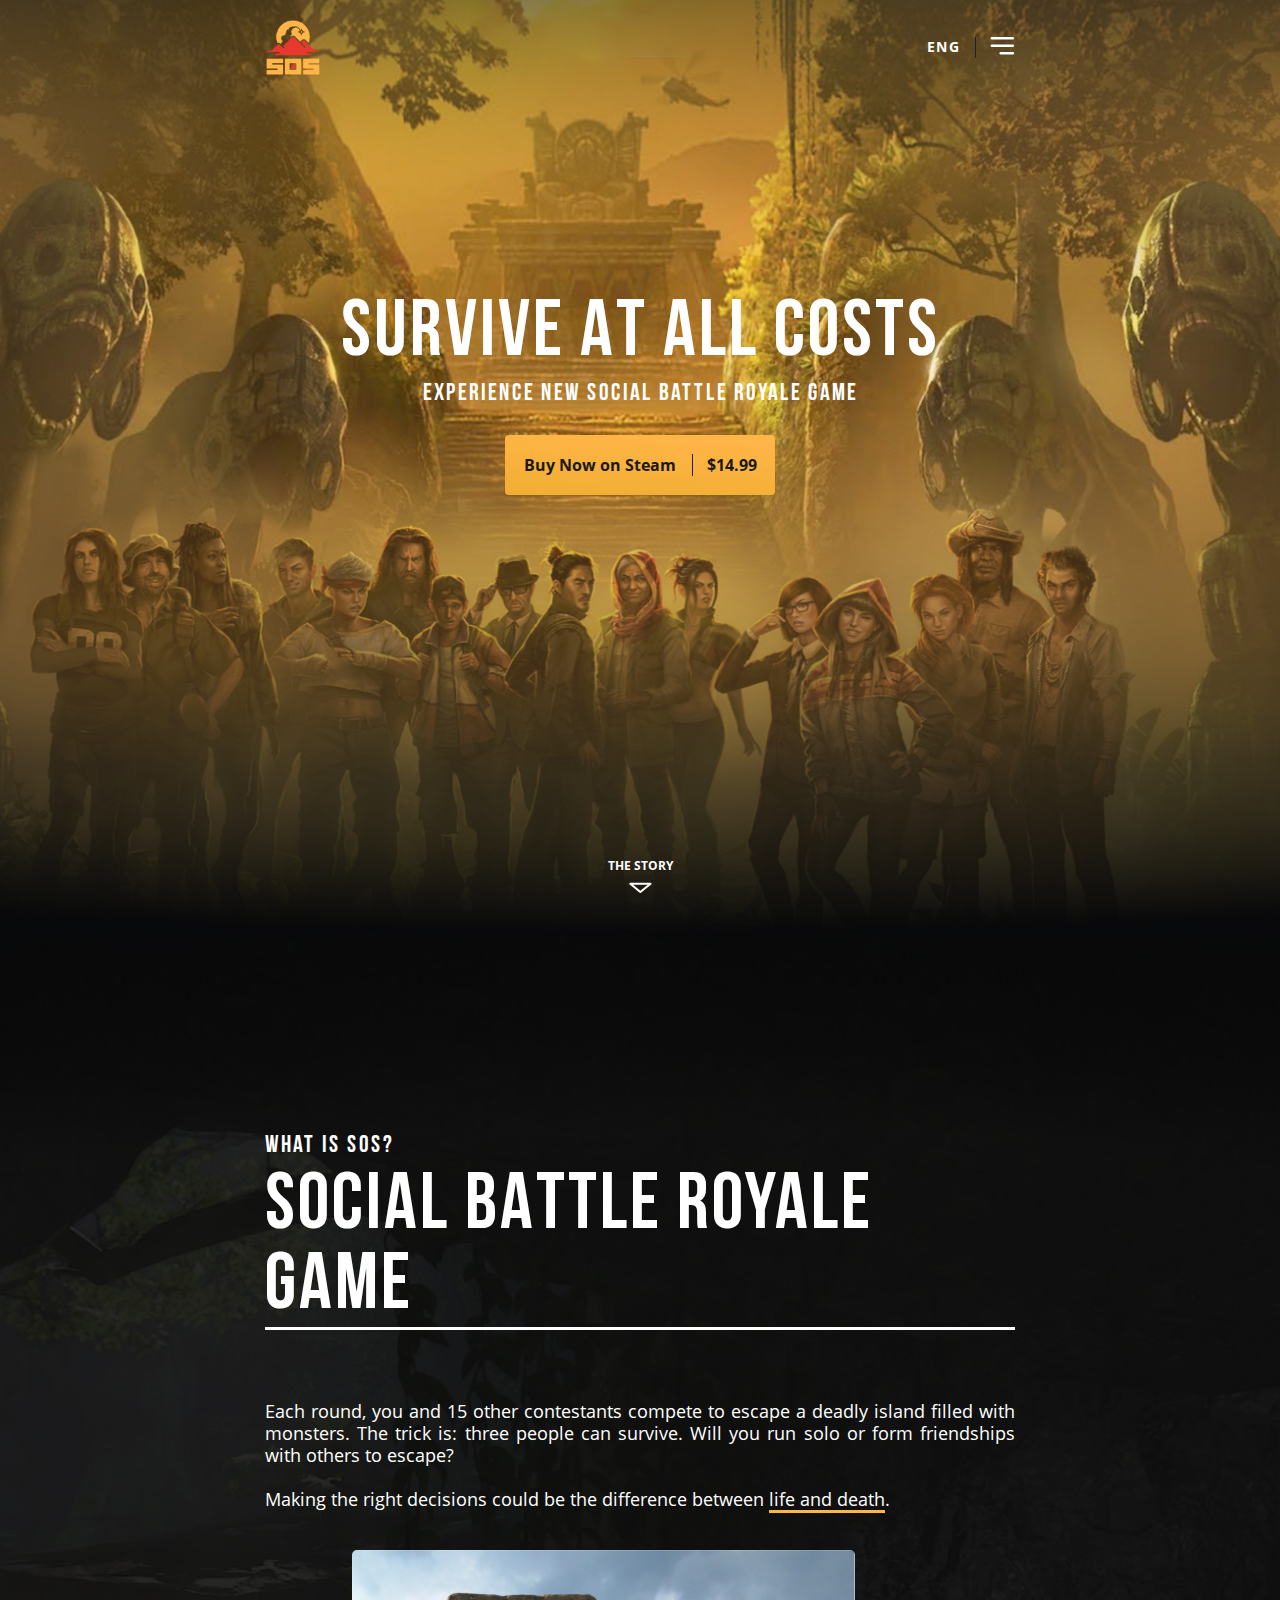
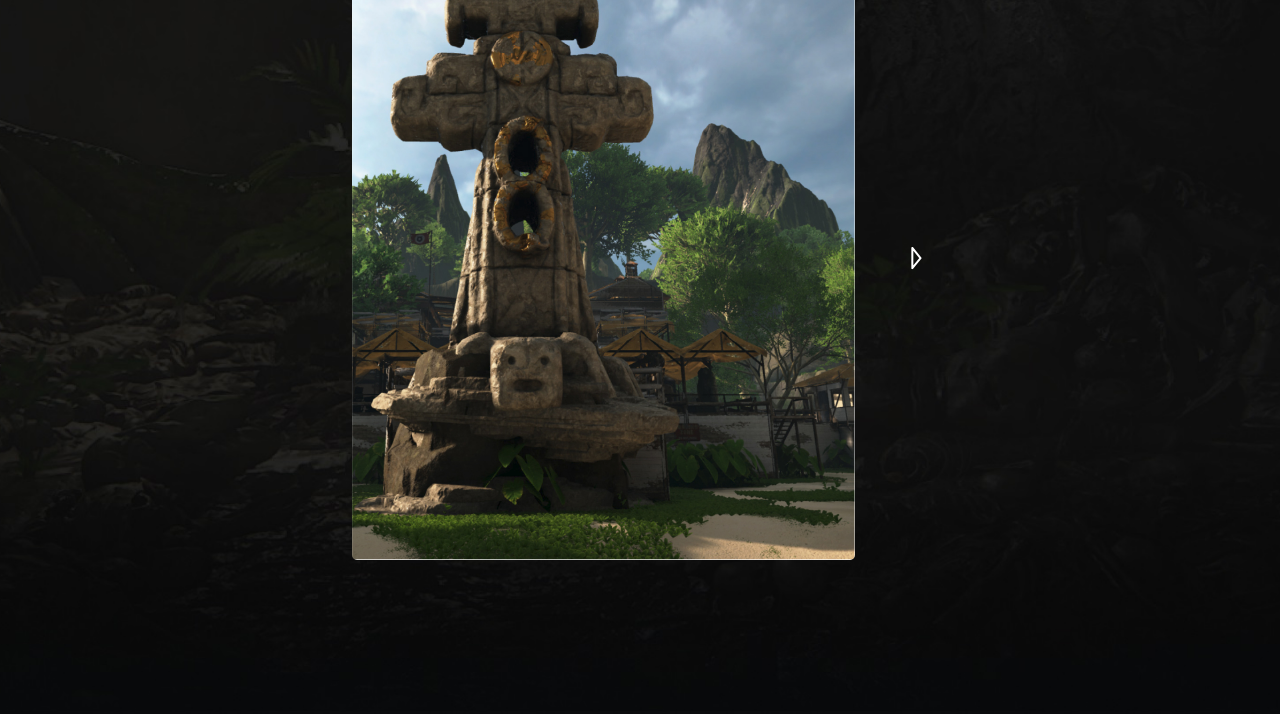
==== src/index.html @ 6d839f5f "create and adaptive section story" ====
<!DOCTYPE html>
<html lang="en">
<head>
    <meta charset="UTF-8">
    <meta name="viewport" content="width=device-width, initial-scale=1.0">
    <title>Document</title>
    <link rel="stylesheet" href="css/normalize.css">
    <link rel="stylesheet" href="css/style.css">
</head>
<body>
    <section class="hero">
        <div class="container">
            <nav class="navbar">
                <div class="navbar-logo">
                    <a href="index.html" class="navbar-logo__img">
                        <img src="img/hero/logo.png" alt="Logo" class="navbar-logo__img">
                    </a>
                </div>
                <div class="navbar-links">
                    <a href="#" class="navbar-links__link">main</a>
                    <a href="#" class="navbar-links__link">about</a>
                    <a href="#" class="navbar-links__link">game features</a>
                    <a href="#" class="navbar-links__link">system requirements</a>
                    <a href="#" class="navbar-links__link">quotes</a>
                </div>
                <div class="navbar-other">
                    <div class="navbar-lang">
                        <a href="#" class="navbar-lang__item">ENG</a>
                    </div>
                    <div class="navbar-social">
                        <a href="#" class="navbar-social__item">
                            <img src="img/hero/xbox.svg" alt="Xbox" class="navbar-social__item-img">
                        </a> 
                        <a href="#" class="navbar-social__item">
                            <img src="img/hero/steam.svg" alt="Steam" class="navbar-social__item-img">
                        </a>
                    </div>
                    <div class="navbar-menu">
                        <a href="#" class="navbar-menu__item"><img src="img/hero/menu.svg" alt="Menu"></a>
                    </div>
                </div>
            </nav>
            <!-- /.navbar -->
            <div class="hero-content">
                <h1 class="hero-content__title">SURVIVE AT ALL COSTS</h1>
                <span class="hero-content__subtitle">Experience new social battle royale game</span>
                <button class="btn hero-content__btn">
                    <span class="btn-text">Buy Now on Steam</span>
                    <span class="btn-price">$14.99</span>
                </button>
            </div>
            <!-- /.hero-content -->
            <div class="hero-scroll">
                <a href="#story" class="hero-scroll__a">
                    <span class="hero-scroll__text">The story</span>
                    <img src="img/hero/scroll-down.svg" alt="scroll-down" class="hero-scroll">
                </a>
            </div>
        </div>
        <!-- /.container -->
    </section>
    <!-- /.hero -->

    <section class="story" id="story">
        <div class="container">
            <div class="story-block">
                <div class="story-text">
                    <span class="story-text__pretitle">What is SOS?</span>
                    <h3 class="story-text__title">social battle royale game</h3>
                    <span class="story-text__subtitle">
                        Each round, you and 15 other contestants compete to
                        escape a deadly island filled with monsters. The trick is: three people can survive. Will you run
                        solo or form friendships with others to escape? 
                        <br><br>
                        Making the right decisions could be the
                        difference between <span class="story-text__subtitle__under">life and death</span>.
                    </span>
                </div>
                <!-- /.story-text -->
                <div class="story-slider">
                    <div class="slider">
                        <img src="img/story/slider1.jpg" alt="Image 1" class="slider-item">
                        <!--
                        <img src="img/story/slider2.jpg" alt="Image 2" class="slider-item">
                        <img src="img/story/slider3.jpg" alt="Image 3" class="slider-item">
                        -->
                    </div>
                    <div class="slider-arrow"><img src="img/hero/scroll-down.svg" alt="arrow" class="arrow-right"></div>
                </div>
                <!-- /.story-slider -->
            </div>
            <!-- /.story-block -->
        </div>
        <!-- /.container -->
    </section>
    <!-- /.story -->
    <script src="js/main.js"></script>
</body>
</html>
---- src/css/style.css ----
@font-face {
  font-family: 'Bebas Neue Bold';
  src: url("../fonts/Bebas/BebasNeueBold.eot");
  src: url("../fonts/Bebas/BebasNeueBold.eot?#iefix") format("embedded-opentype"), url("../fonts/Bebas/BebasNeueBold.woff") format("woff"), url("../fonts/Bebas/BebasNeueBold.ttf") format("truetype");
  font-weight: normal;
  font-style: normal;
}

@font-face {
  font-family: 'Open Sans Regular';
  src: url("../fonts/OpenSans/OpenSans-Regular.eot");
  src: url("../fonts/OpenSans/OpenSans-Regular.eot?#iefix") format("embedded-opentype"), url("../fonts/OpenSans/OpenSans-Regular.woff") format("woff"), url("../fonts/OpenSans/OpenSans-Regular.ttf") format("truetype");
  font-weight: normal;
  font-style: normal;
}

@font-face {
  font-family: 'Open Sans Bold';
  src: url("../fonts/OpenSans/OpenSans-Bold.eot");
  src: url("../fonts/OpenSans/OpenSans-Bold.eot?#iefix") format("embedded-opentype"), url("../fonts/OpenSans/OpenSans-Bold.woff") format("woff"), url("../fonts/OpenSans/OpenSans-Bold.ttf") format("truetype");
  font-weight: normal;
  font-style: normal;
}

* {
  -webkit-box-sizing: border-box;
          box-sizing: border-box;
}

body {
  font-family: 'Open Sans Regular', sans-serif;
  font-weight: 300;
  color: #1A1917;
  font-size: 18px;
}

.container {
  width: 1240px;
  margin: auto;
}

.btn {
  border: none;
  background: linear-gradient(183.46deg, #FFB548 11.27%, #F3AF34 90.4%);
  border-radius: 4px;
  cursor: pointer;
  -webkit-transition: 1s;
  transition: 1s;
}

.btn-text, .btn-price {
  font-size: 16px;
  line-height: 22px;
  color: #1A1917;
  font-family: 'Open Sans Bold', sans-serif;
  font-weight: 900;
}

.btn-price {
  margin-left: 26px;
  position: relative;
}

.btn-price::before {
  content: '';
  position: absolute;
  left: -15px;
  top: 0;
  height: 100%;
  width: 1px;
  background-color: #222;
}

.btn:hover {
  background: #ffca7b;
}

button:active, button:focus {
  outline: none;
}

button::-moz-focus-inner {
  border: 0;
}

@media (max-width: 1320px) {
  .container {
    width: 750px;
  }
}

@media (max-width: 820px) {
  .container {
    max-width: 700px;
    width: 85%;
  }
  .btn {
    font-size: 14px;
    line-height: 19px;
  }
}

.hero {
  padding-top: 20px;
  background: url("../img/hero/bg.jpg") no-repeat center top/cover;
}

.hero-content {
  display: -webkit-box;
  display: -ms-flexbox;
  display: flex;
  -webkit-box-orient: vertical;
  -webkit-box-direction: normal;
      -ms-flex-direction: column;
          flex-direction: column;
  margin-top: 220px;
  margin-bottom: 360px;
}

.hero-content__title {
  margin: 0;
  margin-bottom: 7px;
  text-align: center;
  font-size: 80px;
  line-height: 80px;
  letter-spacing: 3px;
  color: #FFFFFF;
  font-family: Bebas Neue Bold, sans-serif;
  font-weight: 900;
}

.hero-content__subtitle {
  margin-bottom: 29px;
  text-align: center;
  font-size: 24px;
  line-height: 24px;
  letter-spacing: 2px;
  color: #FFFFFF;
  display: inline-block;
  font-family: Bebas Neue Bold, sans-serif;
  font-weight: 900;
}

.hero-content__btn {
  margin: auto;
  width: 270px;
  height: 60px;
}

.hero-scroll {
  padding-bottom: 20px;
}

.hero-scroll__a {
  display: -webkit-box;
  display: -ms-flexbox;
  display: flex;
  -webkit-box-align: center;
      -ms-flex-align: center;
          align-items: center;
  -webkit-box-orient: vertical;
  -webkit-box-direction: normal;
      -ms-flex-direction: column;
          flex-direction: column;
  -webkit-box-pack: center;
      -ms-flex-pack: center;
          justify-content: center;
  text-decoration: none;
}

.hero-scroll__text {
  font-size: 12px;
  line-height: 22px;
  text-transform: uppercase;
  color: #FFFFFF;
  margin-bottom: 5px;
  font-family: 'Open Sans Bold', sans-serif;
  font-weight: 900;
}

@media (max-width: 820px) {
  .hero-content {
    margin-top: 175px;
    margin-bottom: 175px;
  }
  .hero-content__title {
    font-size: 33px;
    line-height: 33px;
  }
  .hero-content__subtitle {
    font-size: 18px;
    line-height: 18px;
  }
  .hero-content__btn {
    width: 260px;
    height: 44px;
  }
}

.navbar {
  display: -webkit-box;
  display: -ms-flexbox;
  display: flex;
  -webkit-box-pack: justify;
      -ms-flex-pack: justify;
          justify-content: space-between;
  -webkit-box-align: center;
      -ms-flex-align: center;
          align-items: center;
}

.navbar-logo {
  width: 55px;
  height: 55px;
}

.navbar-logo__img {
  width: 55px;
  height: 55px;
}

.navbar-links__link {
  text-decoration: none;
  text-transform: uppercase;
  margin-right: 30px;
  font-size: 14px;
  line-height: 16px;
  letter-spacing: 0.1em;
  color: #FFFFFF;
  font-family: 'Open Sans Bold', sans-serif;
  font-weight: 900;
}

.navbar-links__link:last-child {
  margin-right: 0;
}

.navbar-other {
  display: -webkit-box;
  display: -ms-flexbox;
  display: flex;
  -webkit-box-align: center;
      -ms-flex-align: center;
          align-items: center;
}

.navbar-lang {
  margin-top: -5px;
}

.navbar-lang__item {
  text-decoration: none;
  font-size: 14px;
  line-height: 16px;
  letter-spacing: 0.1em;
  text-transform: uppercase;
  color: #FFFFFF;
  font-family: 'Open Sans Bold', sans-serif;
  font-weight: 900;
}

.navbar-social {
  position: relative;
  margin-left: 47px;
}

.navbar-social__item {
  text-decoration: none;
}

.navbar-social__item:last-child {
  margin-left: 10px;
}

.navbar-social::before {
  content: '';
  position: absolute;
  left: -15px;
  top: 0;
  height: 100%;
  width: 0.1px;
  background-color: #222;
}

.navbar-menu {
  display: none;
  margin-left: 30px;
  position: relative;
}

.navbar-menu::before {
  content: '';
  position: absolute;
  left: -15px;
  top: 0;
  height: 100%;
  width: 0.1px;
  background-color: #222;
}

@media (max-width: 1320px) {
  .navbar-links, .navbar-social {
    display: none;
  }
  .navbar-menu {
    display: block;
  }
}

@media (max-width: 820px) {
  .navbar-logo {
    width: 33px;
    height: 33px;
  }
  .navbar-logo__img {
    width: 33px;
    height: 33px;
  }
}

.story {
  padding-top: 200px;
  padding-bottom: 150px;
  background: url("../img/story/bg.jpg") no-repeat center top/cover;
  color: #FFFFFF;
}

.story-block {
  display: -webkit-box;
  display: -ms-flexbox;
  display: flex;
  -webkit-box-align: center;
      -ms-flex-align: center;
          align-items: center;
  -webkit-box-pack: justify;
      -ms-flex-pack: justify;
          justify-content: space-between;
}

.story-text {
  -ms-flex-preferred-size: 48%;
      flex-basis: 48%;
}

.story-text__pretitle {
  font-size: 24px;
  line-height: 24px;
  letter-spacing: 2px;
  font-family: Bebas Neue Bold, sans-serif;
  font-weight: 900;
}

.story-text__title {
  position: relative;
  font-size: 80px;
  line-height: 80px;
  letter-spacing: 3px;
  text-transform: uppercase;
  margin: 0;
  margin-top: 10px;
  margin-bottom: 72px;
  font-family: Bebas Neue Bold, sans-serif;
  font-weight: 900;
}

.story-text__title::after {
  content: '';
  position: absolute;
  left: 0px;
  bottom: -2px;
  height: 3px;
  width: 100%;
  background-color: #FFFFFF;
}

.story-text__subtitle {
  text-align: justify;
  font-size: 18px;
  line-height: 22px;
  display: inline-block;
  margin-left: 190px;
  font-family: 'Open Sans Regular', sans-serif;
  font-weight: 300;
}

.story-text__subtitle__under {
  position: relative;
}

.story-text__subtitle__under::after {
  content: '';
  position: absolute;
  left: 0px;
  bottom: -2px;
  height: 3px;
  width: 100%;
  background-color: #FFB548;
}

.story-slider {
  display: -webkit-box;
  display: -ms-flexbox;
  display: flex;
  -webkit-box-pack: justify;
      -ms-flex-pack: justify;
          justify-content: space-between;
  -webkit-box-align: center;
      -ms-flex-align: center;
          align-items: center;
}

.slider-item {
  width: 503px;
  height: 610px;
  border-radius: 5px;
}

.slider-arrow {
  margin-left: 50px;
}

.arrow-right {
  -webkit-transform: rotate(-90deg);
          transform: rotate(-90deg);
}

@media (max-width: 1320px) {
  .story-block {
    -webkit-box-orient: vertical;
    -webkit-box-direction: normal;
        -ms-flex-direction: column;
            flex-direction: column;
  }
  .story-text {
    -ms-flex-preferred-size: fill;
        flex-basis: fill;
    margin-bottom: 40px;
  }
  .story-text__subtitle {
    margin-left: 0;
  }
}

@media (max-width: 820px) {
  .story {
    padding-top: 48px;
    padding-bottom: 37px;
  }
  .story-text__pretitle {
    font-size: 18px;
    line-height: 18px;
  }
  .story-text__title {
    font-size: 33px;
    line-height: 33px;
    margin-top: 5px;
    margin-bottom: 34px;
  }
  .story-text__title::after {
    bottom: -4px;
  }
  .story-text__subtitle {
    font-size: 14px;
    line-height: 16px;
  }
  .slider-item {
    max-width: 503px;
    max-height: 610px;
    width: 85%;
    height: 85%;
  }
  .slider-arrow {
    margin-left: 30px;
  }
  .arrow-right {
    -webkit-transform: rotate(-90deg);
            transform: rotate(-90deg);
  }
}
/*# sourceMappingURL=style.css.map */
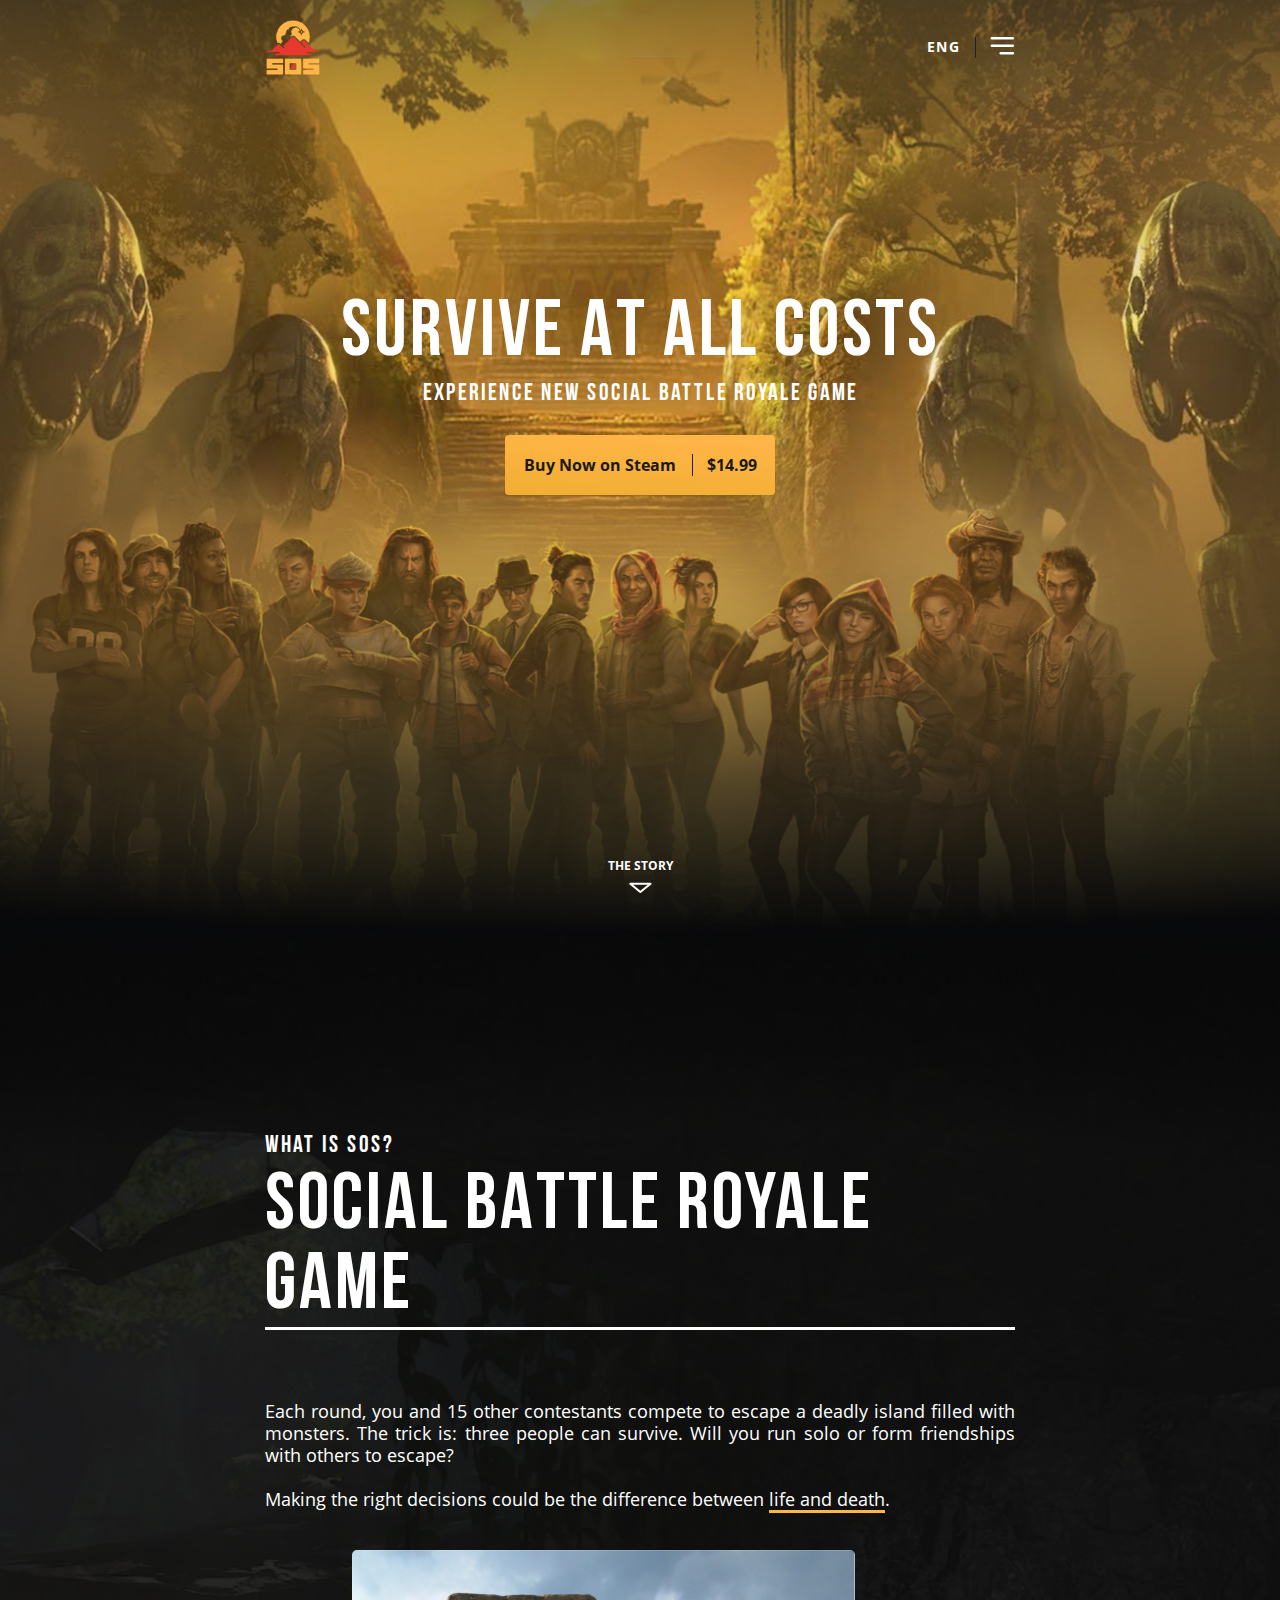
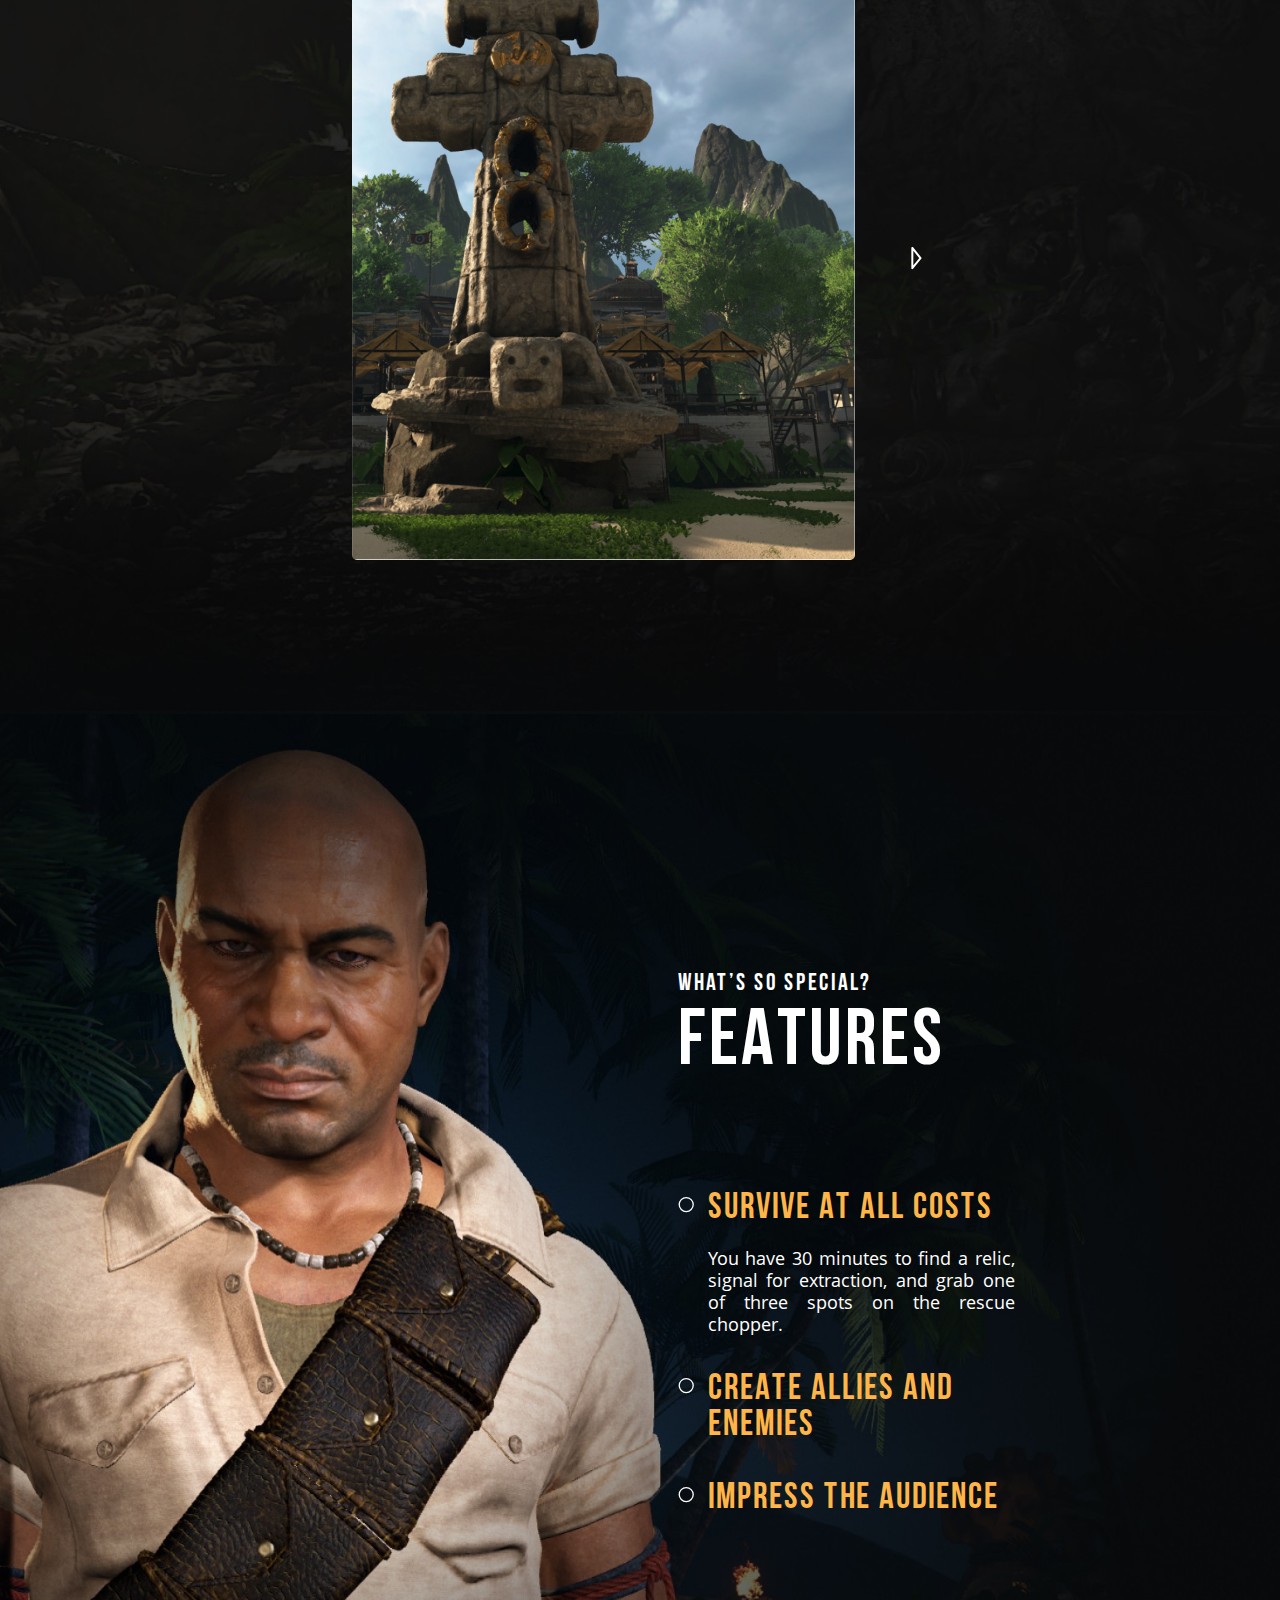
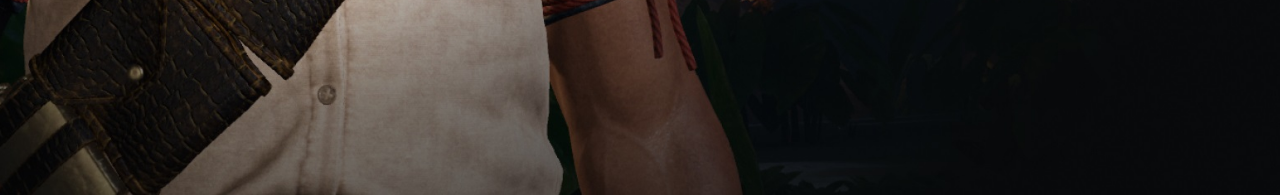
==== commit 3b7ae0a9: "create and adaptive section features" ====
--- a/src/index.html
+++ b/src/index.html
@@ -94,6 +94,27 @@
         <!-- /.container -->
     </section>
     <!-- /.story -->
+
+    <section class="features">
+        <div class="container">
+            <div class="features-block">
+                <div class="features-text">
+                    <span class="features-text__pretitle">What’s so special?</span>
+                    <h3 class="features-text__title">features</h3>
+                    <div class="features-plan">
+                        <h4 class="features-plan__title">SURVIVE AT ALL COSTS</h4>
+                        <span class="features-plan__description">You have 30 minutes to find a relic, signal for extraction, and grab one of three spots on the rescue chopper.</span>
+                        <h4 class="features-plan__title">CREATE ALLIES AND ENEMIES</h4>
+                        <h4 class="features-plan__title">IMPRESS THE AUDIENCE</h4>
+                    </div>
+                </div>
+                <!-- /.features-text -->
+            </div>
+            <!-- /.features-block -->
+        </div>
+        <!-- /.container -->
+    </section>
+    <!-- /.features -->
     <script src="js/main.js"></script>
 </body>
 </html>--- a/src/css/style.css
+++ b/src/css/style.css
@@ -477,4 +477,133 @@
             transform: rotate(-90deg);
   }
 }
+
+.features {
+  padding-top: 258px;
+  padding-bottom: 258px;
+  background: url("../img/features/bg.jpg") no-repeat center top/cover;
+}
+
+.features-block {
+  display: -webkit-box;
+  display: -ms-flexbox;
+  display: flex;
+  color: #FFFFFF;
+  -webkit-box-pack: end;
+      -ms-flex-pack: end;
+          justify-content: flex-end;
+  -webkit-box-align: center;
+      -ms-flex-align: center;
+          align-items: center;
+}
+
+.features-text {
+  display: -webkit-box;
+  display: -ms-flexbox;
+  display: flex;
+  -webkit-box-orient: vertical;
+  -webkit-box-direction: normal;
+      -ms-flex-direction: column;
+          flex-direction: column;
+  -ms-flex-preferred-size: 45%;
+      flex-basis: 45%;
+}
+
+.features-text__pretitle {
+  font-size: 24px;
+  line-height: 24px;
+  letter-spacing: 2px;
+  font-family: Bebas Neue Bold, sans-serif;
+  font-weight: 900;
+}
+
+.features-text__title {
+  font-size: 80px;
+  line-height: 80px;
+  letter-spacing: 3px;
+  text-transform: uppercase;
+  margin: 0;
+  margin-top: 8px;
+  margin-bottom: 70px;
+  font-family: Bebas Neue Bold, sans-serif;
+  font-weight: 900;
+}
+
+.features-plan {
+  margin-left: 30px;
+}
+
+.features-plan__title {
+  position: relative;
+  margin: 0;
+  margin-top: 37px;
+  margin-bottom: 20px;
+  font-size: 36px;
+  line-height: 36px;
+  letter-spacing: 2px;
+  color: #FFB548;
+  font-family: Bebas Neue Bold, sans-serif;
+  font-weight: 900;
+}
+
+.features-plan__title:first {
+  margin: 0;
+  margin-bottom: 5px;
+}
+
+.features-plan__title::before {
+  content: url(../img/features/round.svg);
+  position: absolute;
+  left: -30px;
+  top: -5px;
+}
+
+.features-plan__description {
+  display: inline-block;
+  font-size: 18px;
+  line-height: 22px;
+  text-align: justify;
+  max-width: 365px;
+  width: 100%;
+  font-family: 'Open Sans Regular', sans-serif;
+  font-weight: 300;
+}
+
+@media (max-width: 820px) {
+  .features {
+    padding-top: 85px;
+    padding-bottom: 85px;
+  }
+  .features-text {
+    -ms-flex-preferred-size: 50%;
+        flex-basis: 50%;
+  }
+  .features-text__pretitle {
+    font-size: 18px;
+    line-height: 18px;
+  }
+  .features-text__title {
+    font-size: 33px;
+    line-height: 33px;
+    margin-top: 2px;
+    margin-bottom: 30px;
+  }
+  .features-plan__title {
+    margin-top: 27px;
+    margin-bottom: 10px;
+    font-size: 21px;
+    line-height: 21px;
+  }
+  .features-plan__description {
+    font-size: 14px;
+    line-height: 16px;
+  }
+}
+
+@media (max-width: 420px) {
+  .features-text {
+    -ms-flex-preferred-size: 70%;
+        flex-basis: 70%;
+  }
+}
 /*# sourceMappingURL=style.css.map */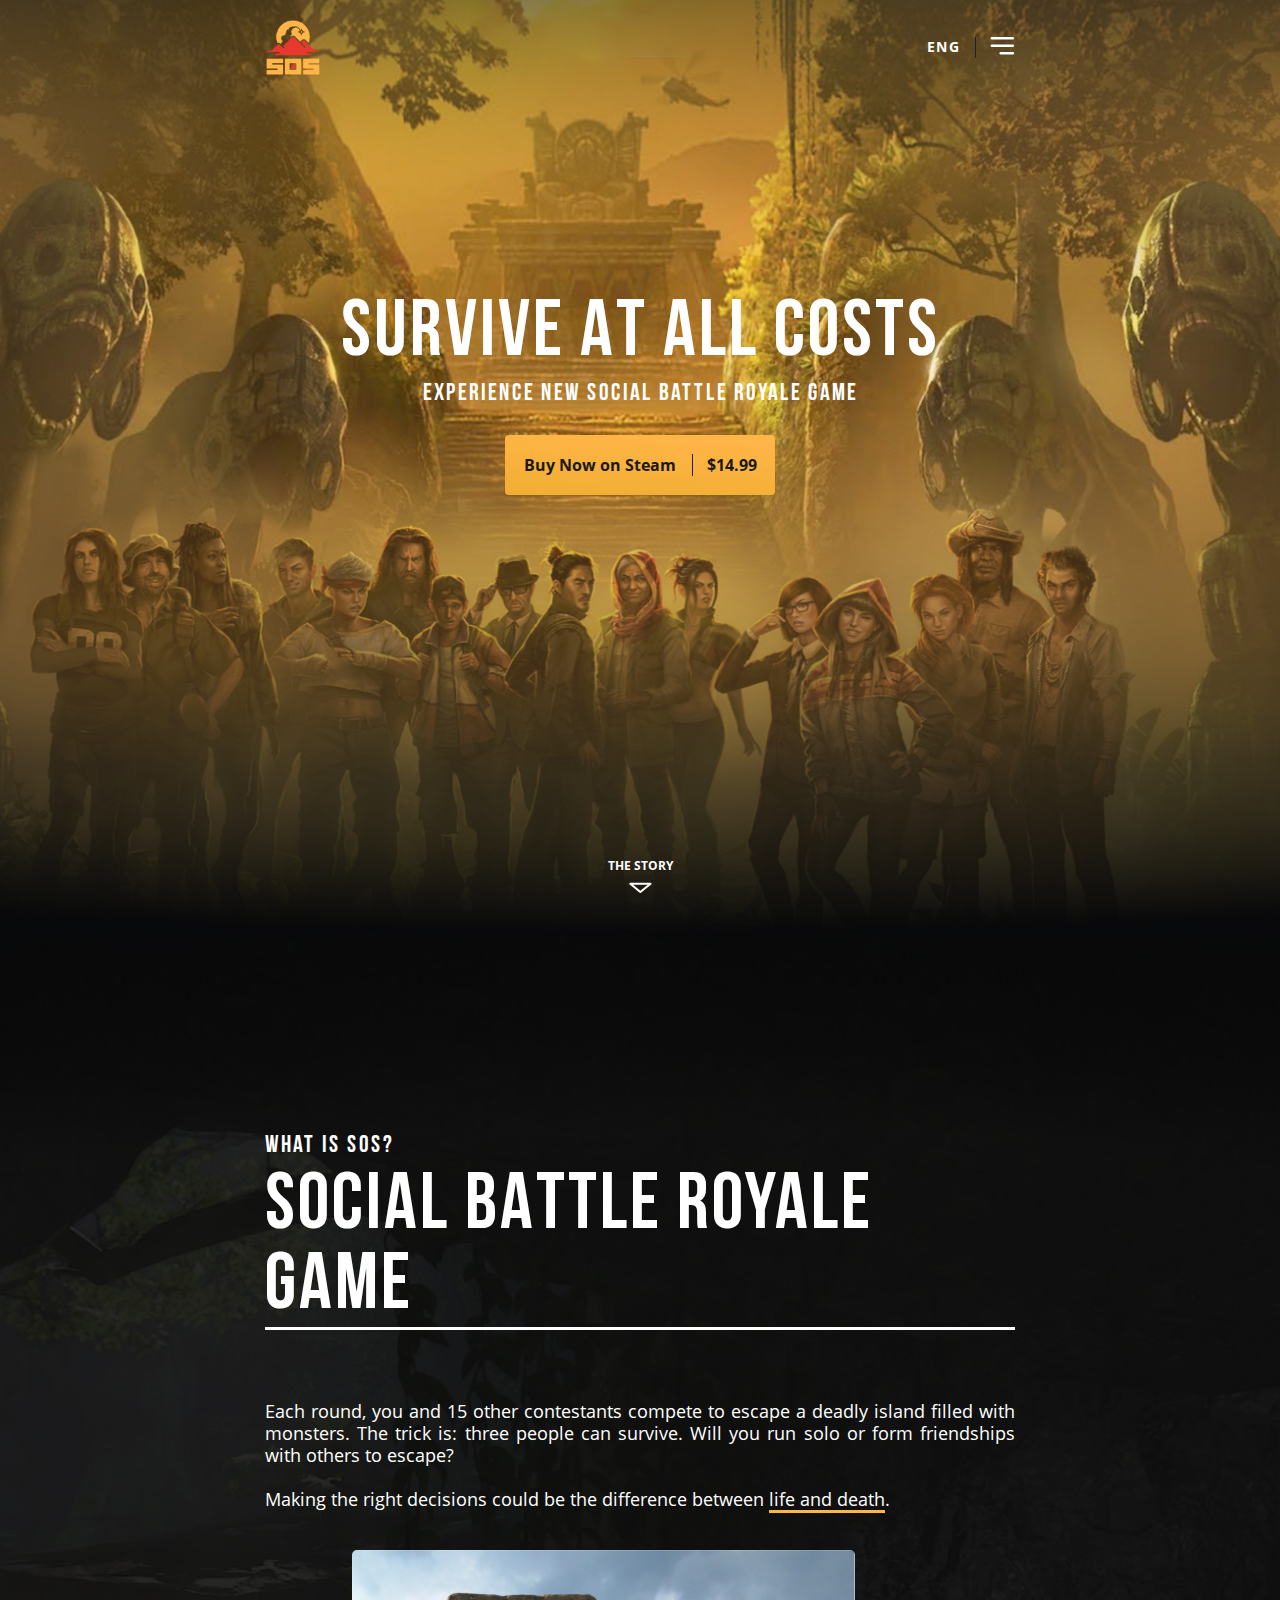
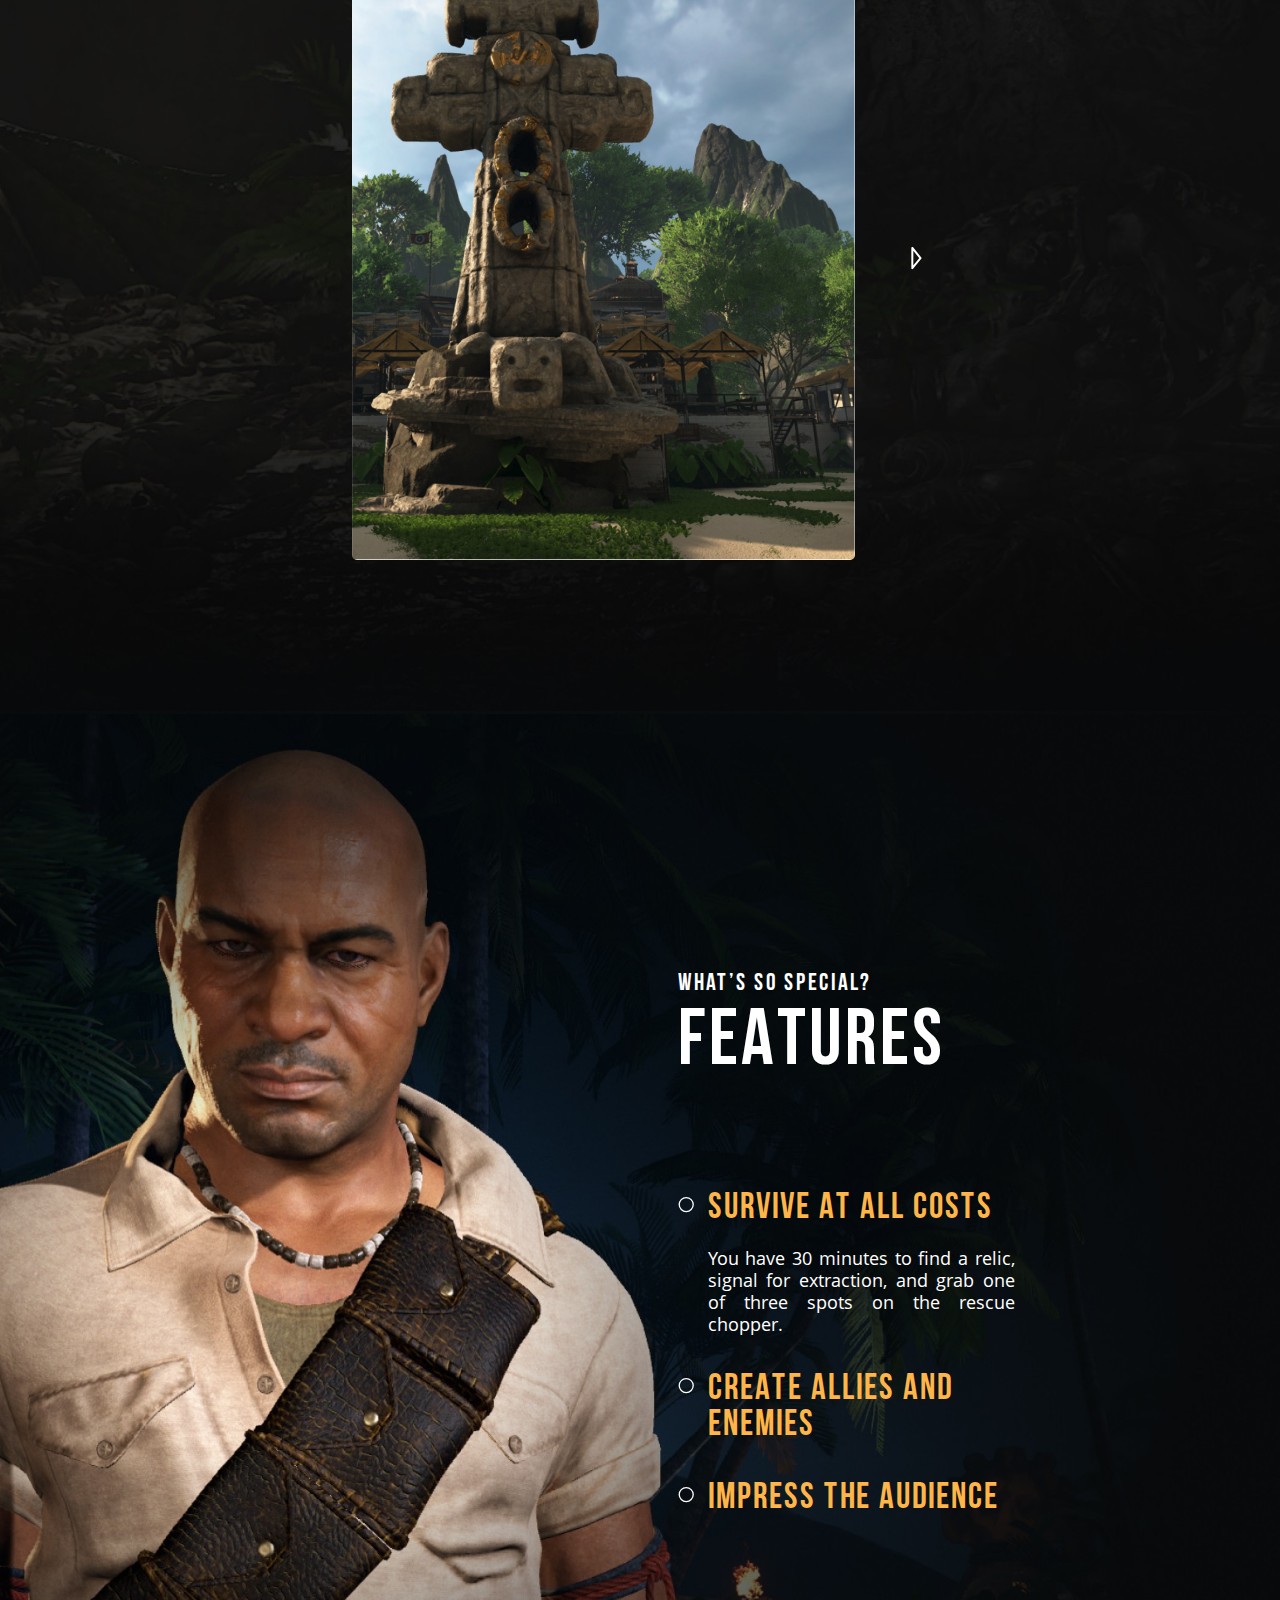
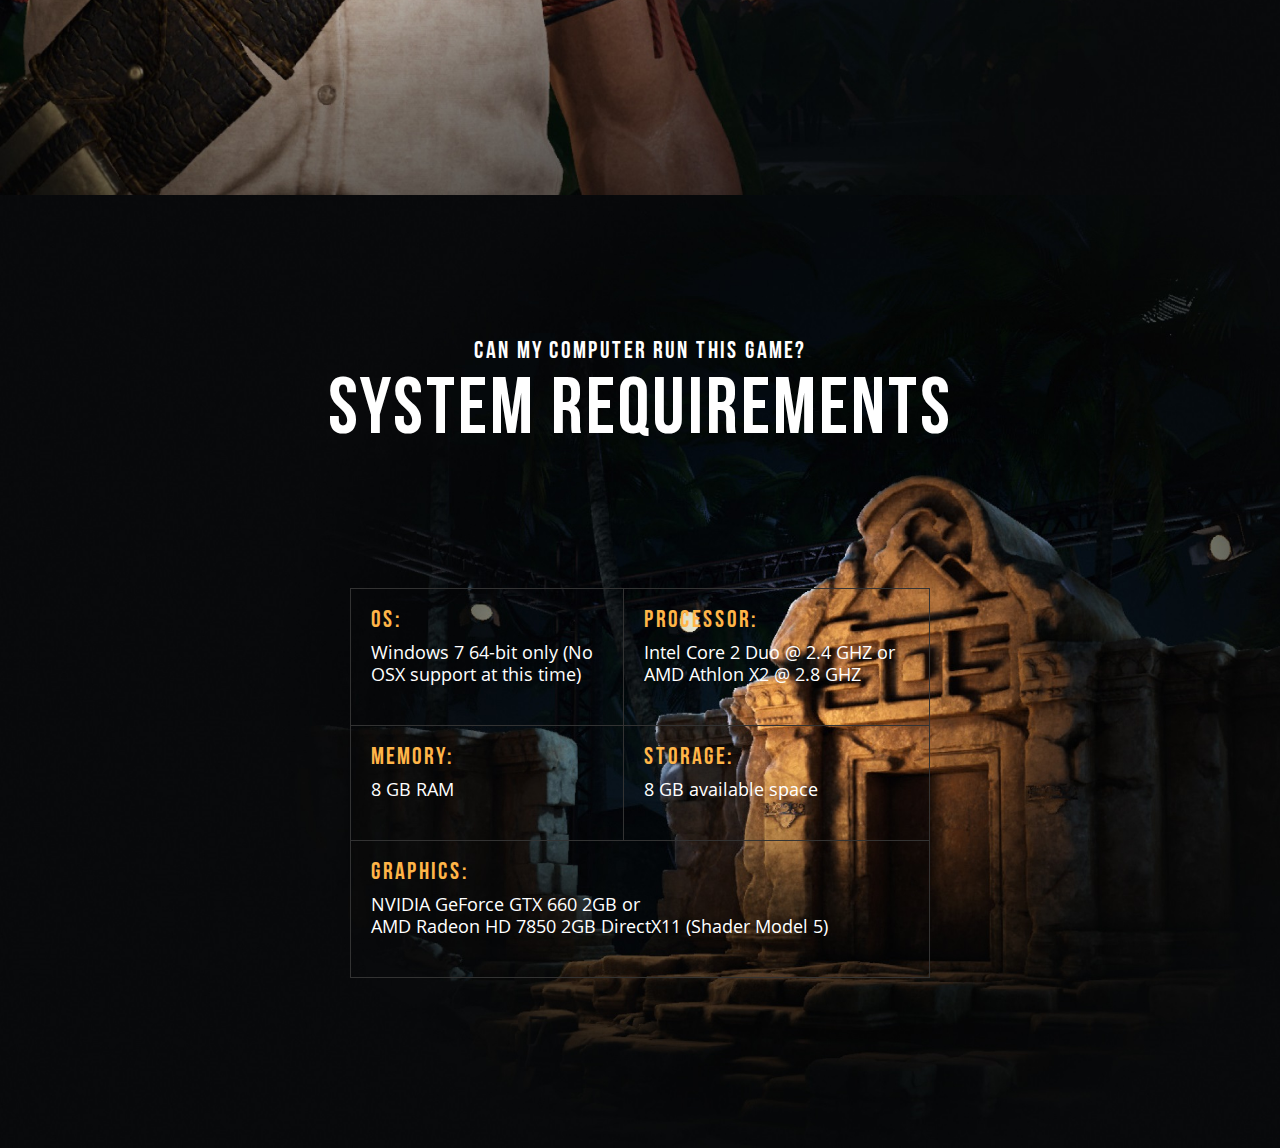
==== commit b606b358: "create and adaptive section system requirements" ====
--- a/src/index.html
+++ b/src/index.html
@@ -115,6 +115,60 @@
         <!-- /.container -->
     </section>
     <!-- /.features -->
+    <section class="system">
+        <div class="container">
+            <div class="system-block">
+                <div class="system-text">
+                    <span class="system-text__pretitle">Can My Computer Run this game?</span>
+                    <h3 class="system-text__title">system requirements</h3>
+                </div>
+                <!-- /.system-text -->
+                <div class="system-req">
+                    <table class="system-table">
+                        <tr>
+                            <td>
+                                <h4 class="system-table__title">OS:</h4>
+                                <span class="system-table__subtitle">
+                                    Windows 7 64-bit only
+                                    (No OSX support at this time)
+                                </span>
+                            </td>
+                            <td>
+                                <h4 class="system-table__title">pROCESSOR:</h4>
+                                <span class="system-table__subtitle">
+                                    Intel Core 2 Duo @ 2.4 GHZ or 
+                                    AMD Athlon X2 @ 2.8 GHZ
+                                </span>
+                            </td>
+                        </tr>
+                        <tr>
+                            <td>
+                                <h4 class="system-table__title">mEMORY:</h4>
+                                <span class="system-table__subtitle">8 GB RAM</span>
+                            </td>
+                            <td>
+                                <h4 class="system-table__title">storage:</h4>
+                                <span class="system-table__subtitle">8 GB available space</span>
+                            </td>
+                        </tr>
+                        <tr>
+                            <td colspan="2">
+                                <h4 class="system-table__title">GRAPHICS:</h4>
+                                <span class="system-table__subtitle">
+                                    NVIDIA GeForce GTX 660 2GB or <br>
+                                    AMD Radeon HD 7850 2GB DirectX11 (Shader Model 5)
+                                </span>
+                            </td>
+                        </tr>
+                    </table>
+                </div>
+                <!-- /.system-req -->
+            </div>
+            <!-- /.system-block -->
+        </div>
+        <!-- /.container -->
+    </section>
+    <!-- /.system -->
     <script src="js/main.js"></script>
 </body>
 </html>--- a/src/css/style.css
+++ b/src/css/style.css
@@ -83,6 +83,16 @@
   border: 0;
 }
 
+table {
+  border-collapse: collapse;
+  border: 1px solid #333;
+}
+
+td, th {
+  padding: 20px 20px 40px 20px;
+  border: 1px solid #333;
+}
+
 @media (max-width: 1320px) {
   .container {
     width: 750px;
@@ -97,6 +107,9 @@
   .btn {
     font-size: 14px;
     line-height: 19px;
+  }
+  td, th {
+    padding: 9px;
   }
 }
 
@@ -606,4 +619,102 @@
         flex-basis: 70%;
   }
 }
+
+.system {
+  padding-top: 145px;
+  padding-bottom: 170px;
+  background: url("../img/system/bg.jpg") no-repeat center top/cover;
+  color: #FFFFFF;
+}
+
+.system-text {
+  text-align: center;
+}
+
+.system-text__pretitle {
+  font-size: 24px;
+  line-height: 24px;
+  letter-spacing: 2px;
+  font-family: Bebas Neue Bold, sans-serif;
+  font-weight: 900;
+}
+
+.system-text__title {
+  margin: 0;
+  margin-top: 9px;
+  margin-bottom: 135px;
+  font-size: 80px;
+  line-height: 80px;
+  letter-spacing: 3px;
+  text-transform: uppercase;
+  font-family: Bebas Neue Bold, sans-serif;
+  font-weight: 900;
+}
+
+.system-table {
+  width: 580px;
+}
+
+.system-table__title {
+  margin: 0;
+  margin-bottom: 8px;
+  font-size: 24px;
+  line-height: 24px;
+  letter-spacing: 2px;
+  color: #FFB548;
+  font-family: Bebas Neue Bold, sans-serif;
+  font-weight: 900;
+}
+
+.system-table__subtitle {
+  font-size: 18px;
+  line-height: 22px;
+  font-family: 'Open Sans Regular', sans-serif;
+  font-weight: 300;
+}
+
+@media (max-width: 1320px) {
+  .system-req {
+    display: -webkit-box;
+    display: -ms-flexbox;
+    display: flex;
+    -webkit-box-pack: center;
+        -ms-flex-pack: center;
+            justify-content: center;
+  }
+}
+
+@media (max-width: 820px) {
+  .system {
+    padding-top: 68px;
+    padding-bottom: 203px;
+  }
+  .system-text {
+    text-align: center;
+  }
+  .system-text__pretitle {
+    font-size: 18px;
+    line-height: 18px;
+  }
+  .system-text__title {
+    margin-top: 5px;
+    margin-bottom: 71px;
+    font-size: 33px;
+    line-height: 33px;
+  }
+  .system-table {
+    max-width: 580px;
+    width: 95%;
+  }
+  .system-table__title {
+    margin: 0;
+    margin-bottom: 6px;
+    font-size: 18px;
+    line-height: 18px;
+  }
+  .system-table__subtitle {
+    font-size: 14px;
+    line-height: 16px;
+  }
+}
 /*# sourceMappingURL=style.css.map */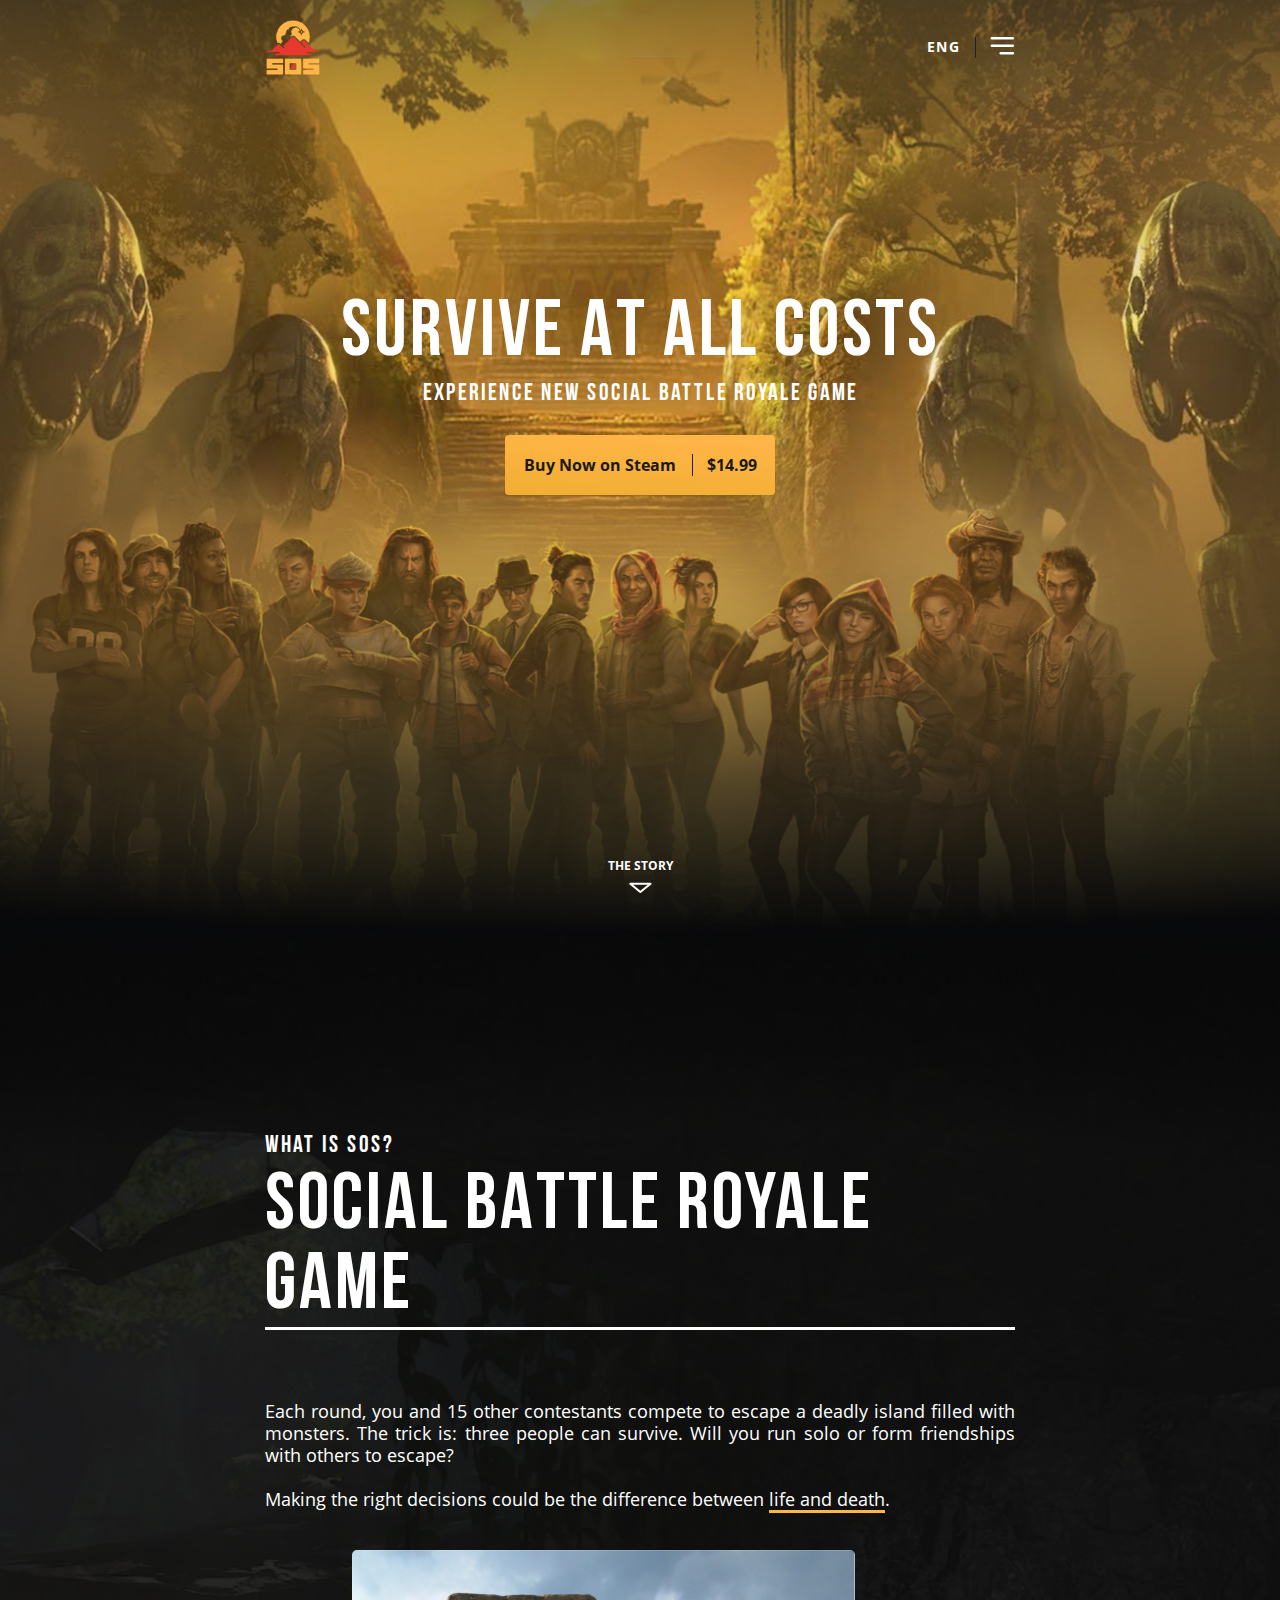
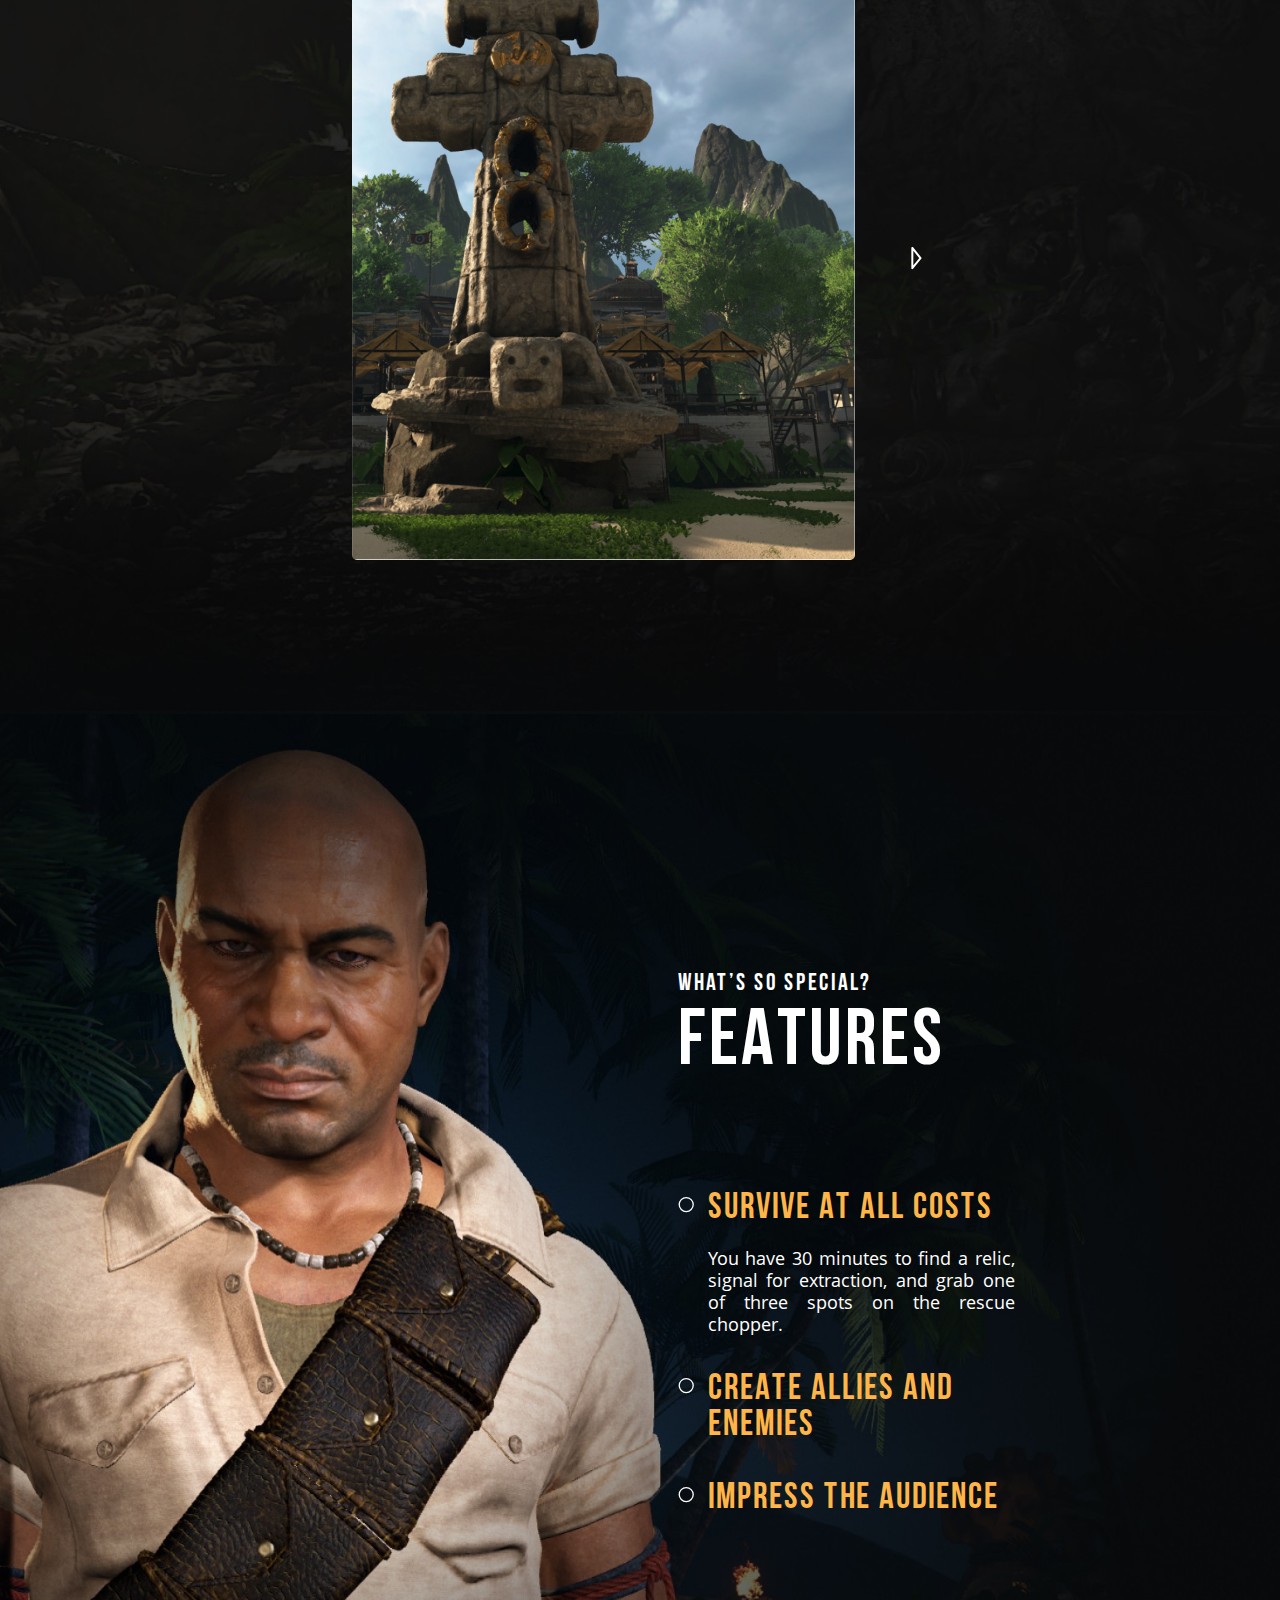
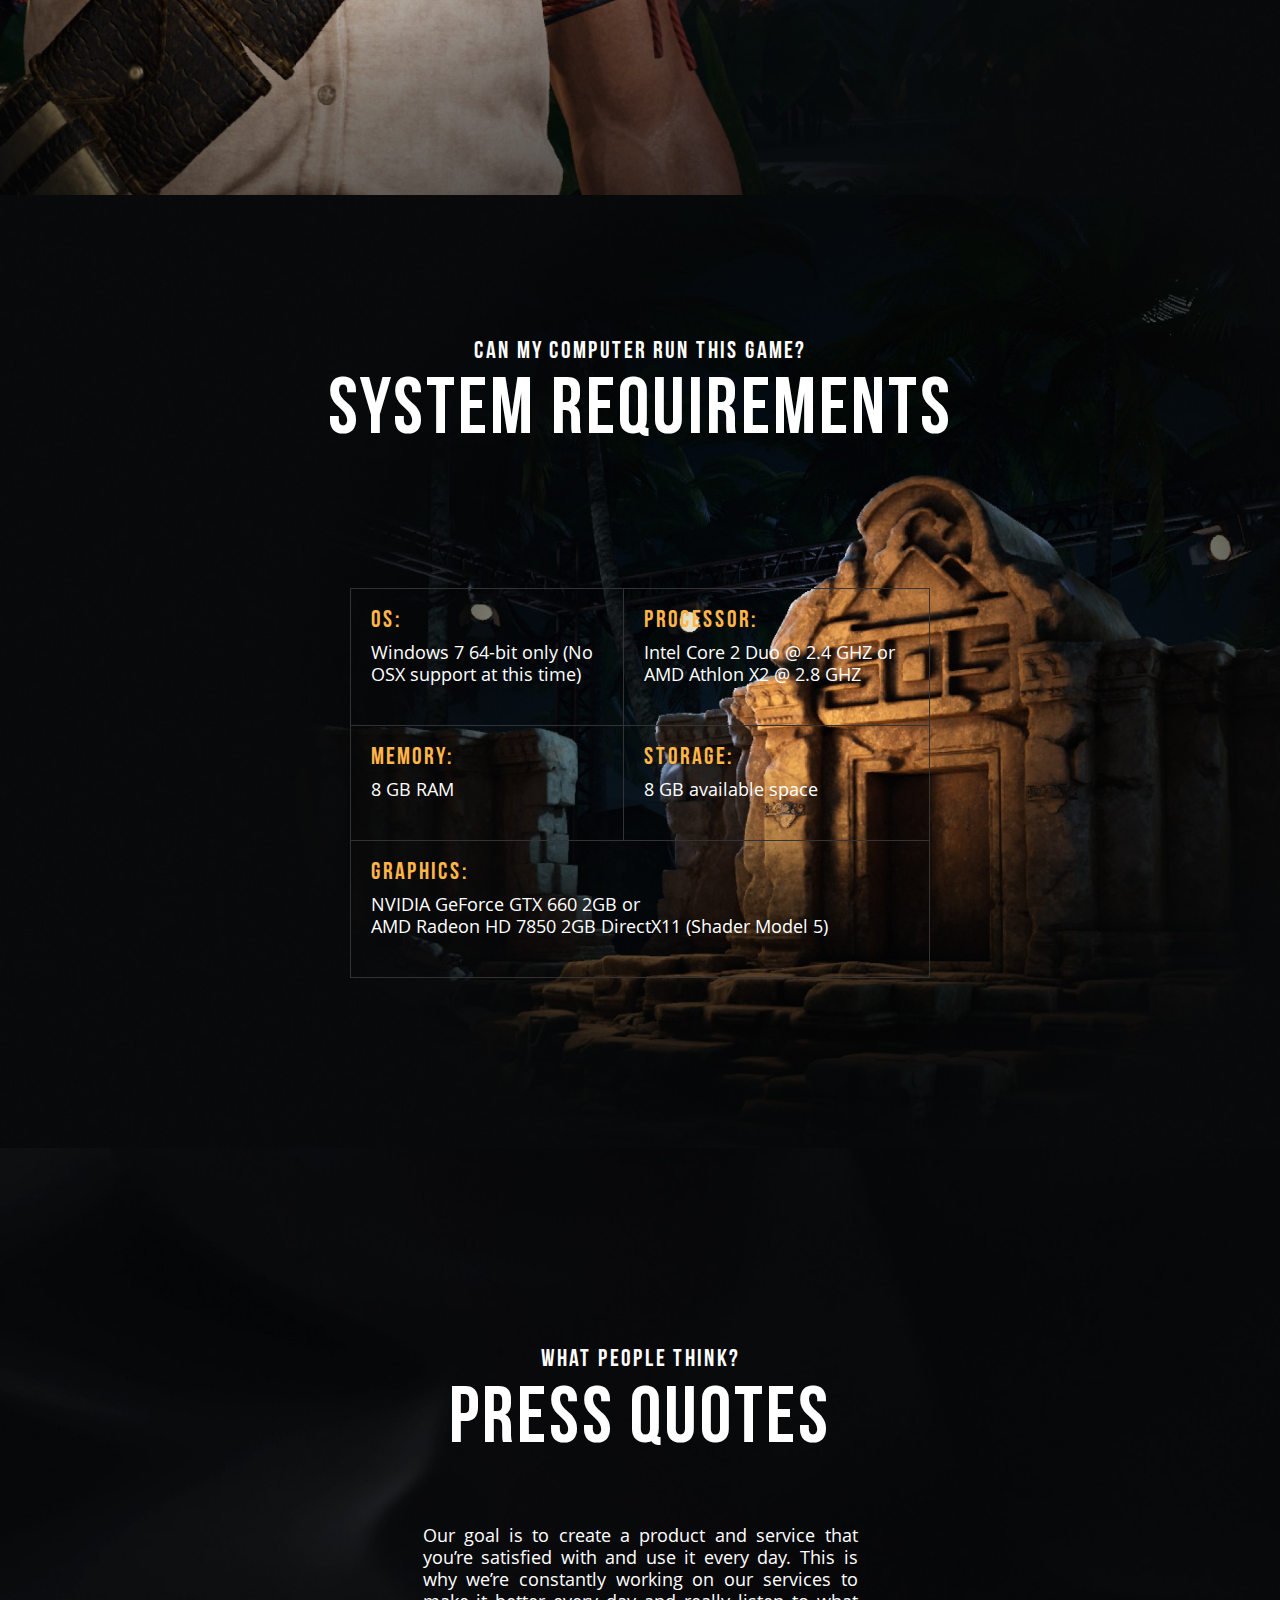
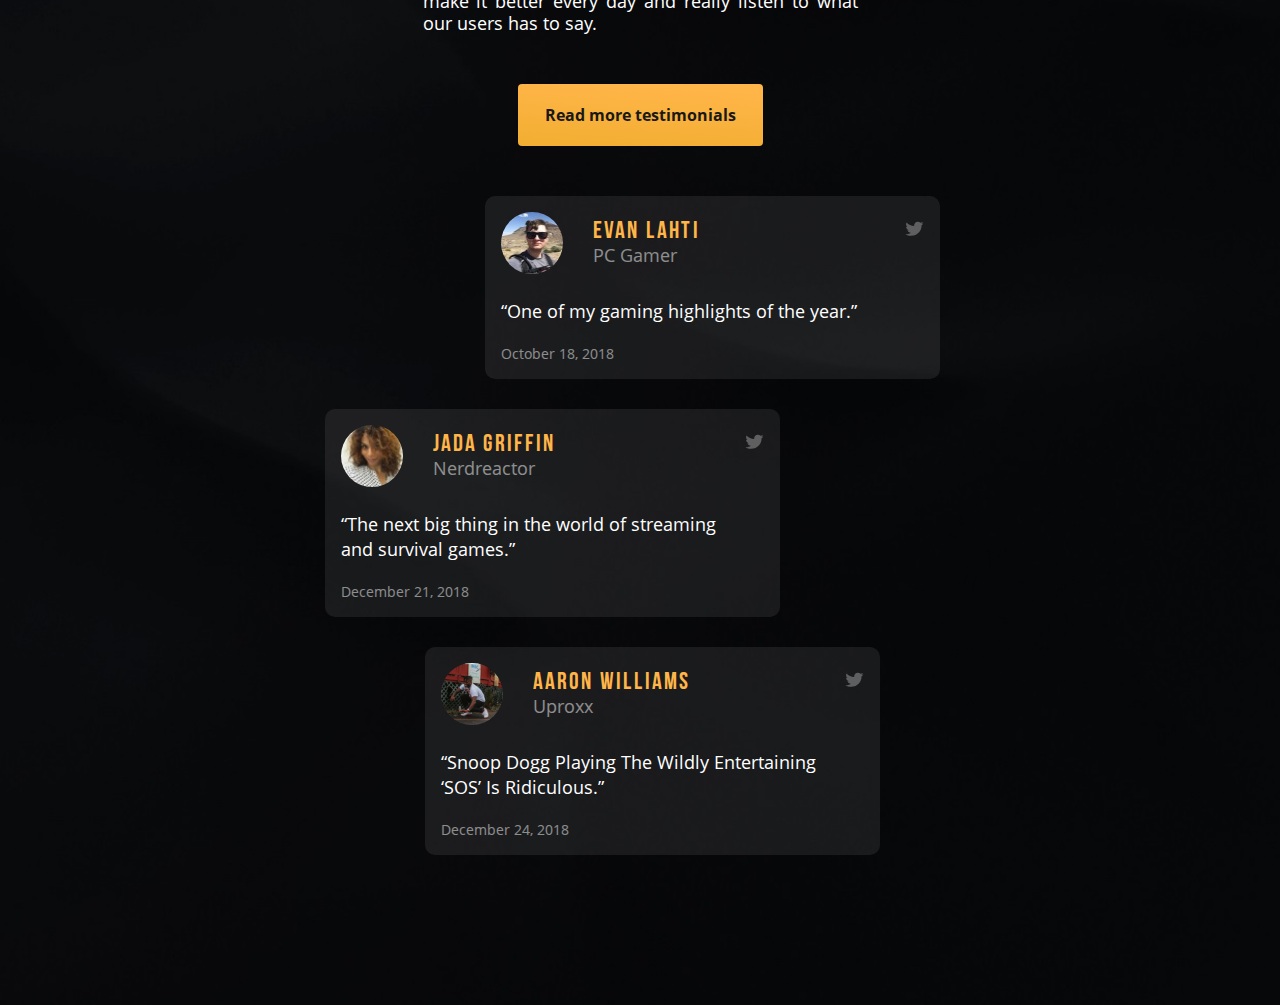
==== commit 346cbfb7: "Create section quotes and adaptive" ====
--- a/src/index.html
+++ b/src/index.html
@@ -3,7 +3,7 @@
 <head>
     <meta charset="UTF-8">
     <meta name="viewport" content="width=device-width, initial-scale=1.0">
-    <title>Document</title>
+    <title>Game</title>
     <link rel="stylesheet" href="css/normalize.css">
     <link rel="stylesheet" href="css/style.css">
 </head>
@@ -169,6 +169,94 @@
         <!-- /.container -->
     </section>
     <!-- /.system -->
+    <section class="quotes">
+        <div class="container">
+            <div class="quotes-block">
+                <div class="quotes-text">
+                    <span class="quotes-text__pretitle">What people think?</span>
+                    <h3 class="quotes-text__title">Press quotes</h3>
+                    <span class="quotes-text__subtitle">
+                        Our goal is to create a product and service that you’re satisfied with and use it every day. This is why we’re constantly working on our services to make it better every day and really listen to what our users has to say.
+                    </span>
+                    <button class="btn quotes-text__btn">
+                        <span class="btn-text">Read more testimonials</span>
+                    </button>
+                </div>
+                <!-- /.quotes-text -->
+                <div class="quotes-reviews">
+                    <div class="quote">
+                        <div class="quote-header">
+                            <div class="quote-header__person">
+                                <img src="img/quotes/user1.jpg" alt="User1" class="quote-header__img">
+                                <div class="quote-header__user">
+                                    <span class="quote-header__name">Evan Lahti</span>
+                                    <span class="quote-header__work">PC Gamer</span>
+                                </div>
+                            </div>
+                            <div class="quote-header__social">
+                                <img src="img/twitter.svg" alt="twitter" class="quote-header__twitter">
+                            </div>
+                        </div>
+                        <span class="quote-text">
+                            “One of my gaming highlights of the year.”
+                        </span>
+                        <span class="quote-footer">
+                            October 18, 2018
+                        </span>
+                    </div>
+                    <!-- /.quote -->
+
+                    <div class="quote">
+                        <div class="quote-header">
+                            <div class="quote-header__person">
+                                <img src="img/quotes/user2.jpg" alt="User2" class="quote-header__img">
+                                <div class="quote-header__user">
+                                    <span class="quote-header__name">Jada Griffin</span>
+                                    <span class="quote-header__work">Nerdreactor</span>
+                                </div>
+                            </div>
+                            <div class="quote-header__social">
+                                <img src="img/twitter.svg" alt="twitter" class="quote-header__twitter">
+                            </div>
+                        </div>
+                        <span class="quote-text">
+                            “The next big thing in the world of streaming and survival games.”
+                        </span>
+                        <span class="quote-footer">
+                            December 21, 2018
+                        </span>
+                    </div>
+                    <!-- /.quote -->
+
+                    <div class="quote quote-third">
+                        <div class="quote-header">
+                            <div class="quote-header__person">
+                                <img src="img/quotes/user3.jpg" alt="User3" class="quote-header__img">
+                                <div class="quote-header__user">
+                                    <span class="quote-header__name">Aaron Williams</span>
+                                    <span class="quote-header__work">Uproxx</span>
+                                </div>
+                            </div>
+                            <div class="quote-header__social">
+                                <img src="img/twitter.svg" alt="twitter" class="quote-header__twitter">
+                            </div>
+                        </div>
+                        <span class="quote-text">
+                            “Snoop Dogg Playing The Wildly Entertaining ‘SOS’ Is Ridiculous.”
+                        </span>
+                        <span class="quote-footer">
+                            December 24, 2018
+                        </span>
+                    </div>
+                    <!-- /.quote -->
+                </div>
+                <!-- /.quotes-reviews -->
+            </div>
+            <!-- /.quotes-block -->
+        </div>
+        <!-- /.container -->
+    </section>
+    <!-- /.quotes -->
     <script src="js/main.js"></script>
 </body>
 </html>--- a/src/css/style.css
+++ b/src/css/style.css
@@ -717,4 +717,253 @@
     line-height: 16px;
   }
 }
+
+.quotes {
+  padding-top: 200px;
+  padding-bottom: 150px;
+  background: url("../img/quotes/bg.jpg") no-repeat center top/cover;
+  color: #FFFFFF;
+}
+
+.quotes-block {
+  display: -webkit-box;
+  display: -ms-flexbox;
+  display: flex;
+  -webkit-box-align: center;
+      -ms-flex-align: center;
+          align-items: center;
+  -webkit-box-pack: justify;
+      -ms-flex-pack: justify;
+          justify-content: space-between;
+}
+
+.quotes-text {
+  -ms-flex-preferred-size: 48%;
+      flex-basis: 48%;
+}
+
+.quotes-text__pretitle {
+  font-size: 24px;
+  line-height: 24px;
+  letter-spacing: 2px;
+  font-family: Bebas Neue Bold, sans-serif;
+  font-weight: 900;
+}
+
+.quotes-text__title {
+  position: relative;
+  font-size: 80px;
+  line-height: 80px;
+  letter-spacing: 3px;
+  text-transform: uppercase;
+  margin: 0;
+  margin-top: 10px;
+  margin-bottom: 62px;
+  font-family: Bebas Neue Bold, sans-serif;
+  font-weight: 900;
+}
+
+.quotes-text__subtitle {
+  text-align: justify;
+  font-size: 18px;
+  line-height: 22px;
+  display: inline-block;
+  max-width: 435px;
+  margin-bottom: 50px;
+  font-family: 'Open Sans Regular', sans-serif;
+  font-weight: 300;
+}
+
+.quotes-text__btn {
+  padding: 20px 27px;
+}
+
+.quotes-reviews {
+  width: 630px;
+}
+
+.quote {
+  display: block;
+  width: 455px;
+  background: rgba(255, 255, 255, 0.08);
+  border-radius: 10px;
+  padding: 16px;
+  margin-bottom: 30px;
+  margin-right: 0;
+}
+
+.quote-header {
+  display: -webkit-box;
+  display: -ms-flexbox;
+  display: flex;
+  -webkit-box-pack: justify;
+      -ms-flex-pack: justify;
+          justify-content: space-between;
+  -webkit-box-align: center;
+      -ms-flex-align: center;
+          align-items: center;
+  margin-bottom: 25px;
+}
+
+.quote-header__person {
+  display: -webkit-box;
+  display: -ms-flexbox;
+  display: flex;
+  -webkit-box-pack: justify;
+      -ms-flex-pack: justify;
+          justify-content: space-between;
+  -webkit-box-align: center;
+      -ms-flex-align: center;
+          align-items: center;
+}
+
+.quote-header__img {
+  border-radius: 50%;
+  width: 62px;
+  height: 62px;
+}
+
+.quote-header__user {
+  margin-left: 30px;
+  display: -webkit-box;
+  display: -ms-flexbox;
+  display: flex;
+  -webkit-box-orient: vertical;
+  -webkit-box-direction: normal;
+      -ms-flex-direction: column;
+          flex-direction: column;
+}
+
+.quote-header__name {
+  color: #FFB548;
+  font-size: 24px;
+  line-height: 24px;
+  letter-spacing: 2px;
+  font-family: Bebas Neue Bold, sans-serif;
+  font-weight: 900;
+}
+
+.quote-header__work {
+  font-size: 18px;
+  line-height: 22px;
+  opacity: .5;
+  font-family: 'Open Sans Regular', sans-serif;
+  font-weight: 300;
+}
+
+.quote-header__social {
+  margin-top: -26px;
+}
+
+.quote-text {
+  display: inline-block;
+  max-width: 407px;
+  font-size: 18px;
+  line-height: 25px;
+  margin-bottom: 20px;
+  font-family: 'Open Sans Regular', sans-serif;
+  font-weight: 300;
+}
+
+.quote-footer {
+  display: block;
+  font-size: 14px;
+  line-height: 19px;
+  opacity: .5;
+  font-family: 'Open Sans Regular', sans-serif;
+  font-weight: 300;
+}
+
+.quote:first-child {
+  margin-left: 160px;
+}
+
+.quote:last-child {
+  margin-bottom: 0;
+  margin-left: 100px;
+}
+
+@media (max-width: 1320px) {
+  .quotes-block {
+    -webkit-box-orient: vertical;
+    -webkit-box-direction: normal;
+        -ms-flex-direction: column;
+            flex-direction: column;
+  }
+  .quotes-text {
+    text-align: center;
+  }
+  .quotes-text__btn {
+    display: block;
+    margin: auto;
+  }
+  .quotes-reviews {
+    margin-top: 50px;
+  }
+}
+
+@media (max-width: 820px) {
+  .quotes {
+    padding-top: 48px;
+    padding-bottom: 37px;
+  }
+  .quotes-text__pretitle {
+    font-size: 18px;
+    line-height: 18px;
+  }
+  .quotes-text__title {
+    font-size: 33px;
+    line-height: 33px;
+    margin-top: 5px;
+    margin-bottom: 34px;
+  }
+  .quotes-text__subtitle {
+    font-size: 14px;
+    line-height: 16px;
+  }
+  .quotes-text__btn {
+    padding: 13px 15px;
+  }
+  .quotes-reviews {
+    max-width: 630px;
+    width: 100%;
+  }
+  .quote {
+    max-width: 630px;
+    width: 100%;
+  }
+  .quote-header {
+    margin-bottom: 15px;
+  }
+  .quote-header__img {
+    width: 40px;
+    height: 40px;
+  }
+  .quote-header__user {
+    margin-left: 23px;
+  }
+  .quote-header__name {
+    font-size: 21px;
+    line-height: 21px;
+  }
+  .quote-header__work {
+    font-size: 14px;
+  }
+  .quote-text {
+    font-size: 14px;
+    line-height: 19px;
+    margin-bottom: 15px;
+  }
+  .quote-footer {
+    font-size: 12px;
+    line-height: 16px;
+  }
+  .quote:first-child {
+    margin-left: 0;
+  }
+  .quote:last-child {
+    margin-bottom: 0;
+    margin-left: 0;
+  }
+}
 /*# sourceMappingURL=style.css.map */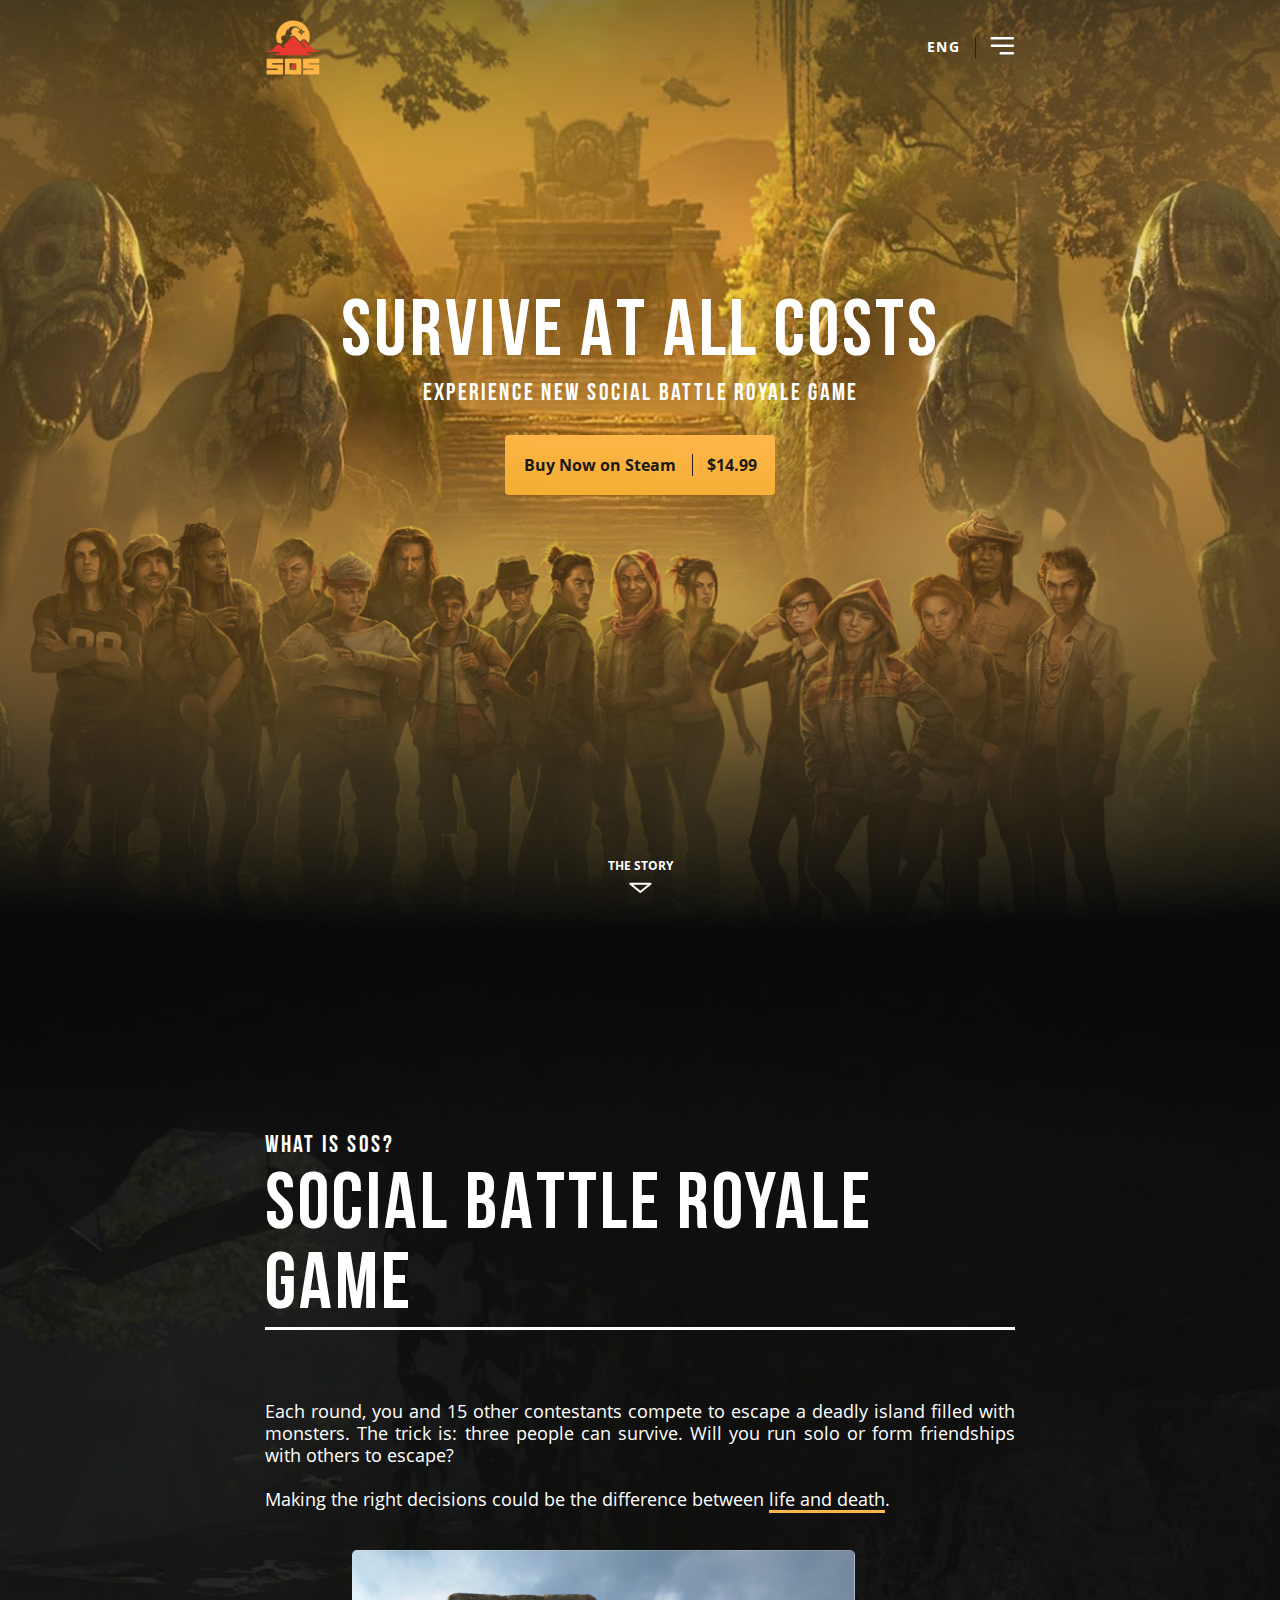
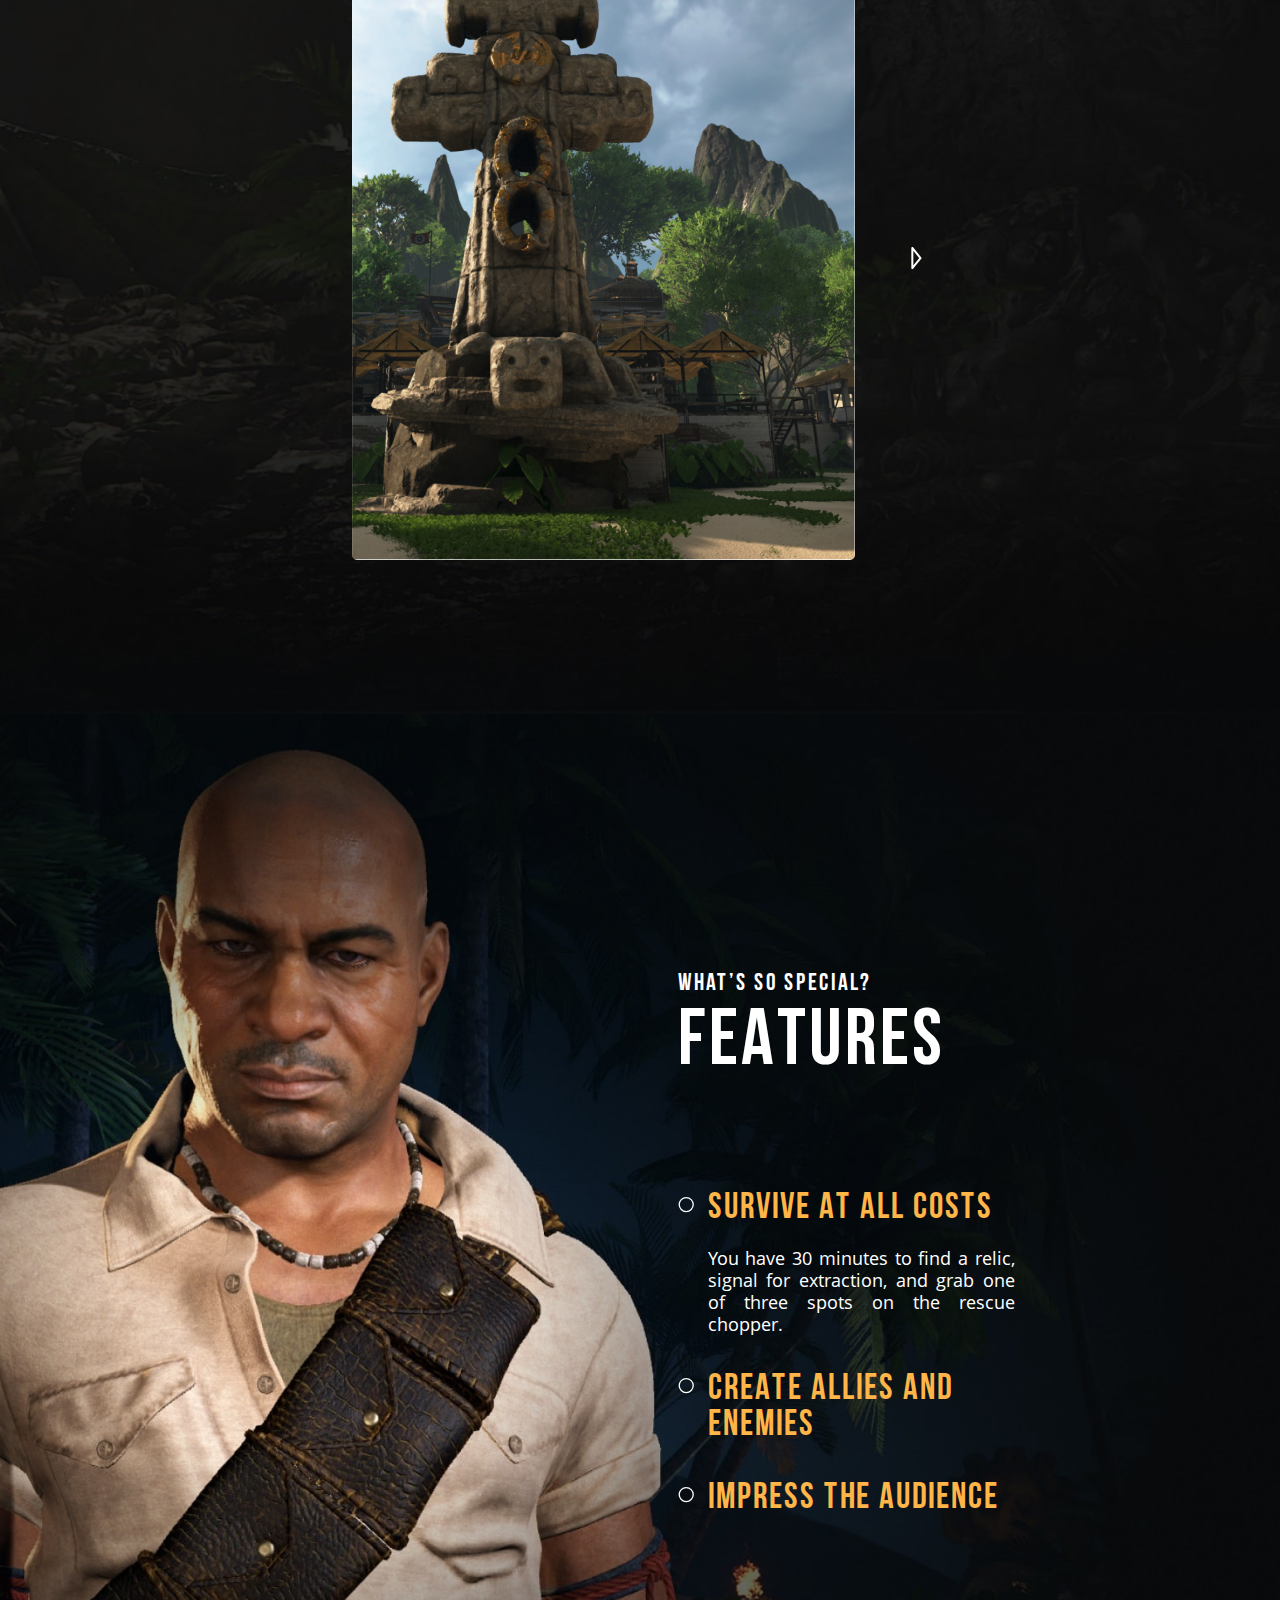
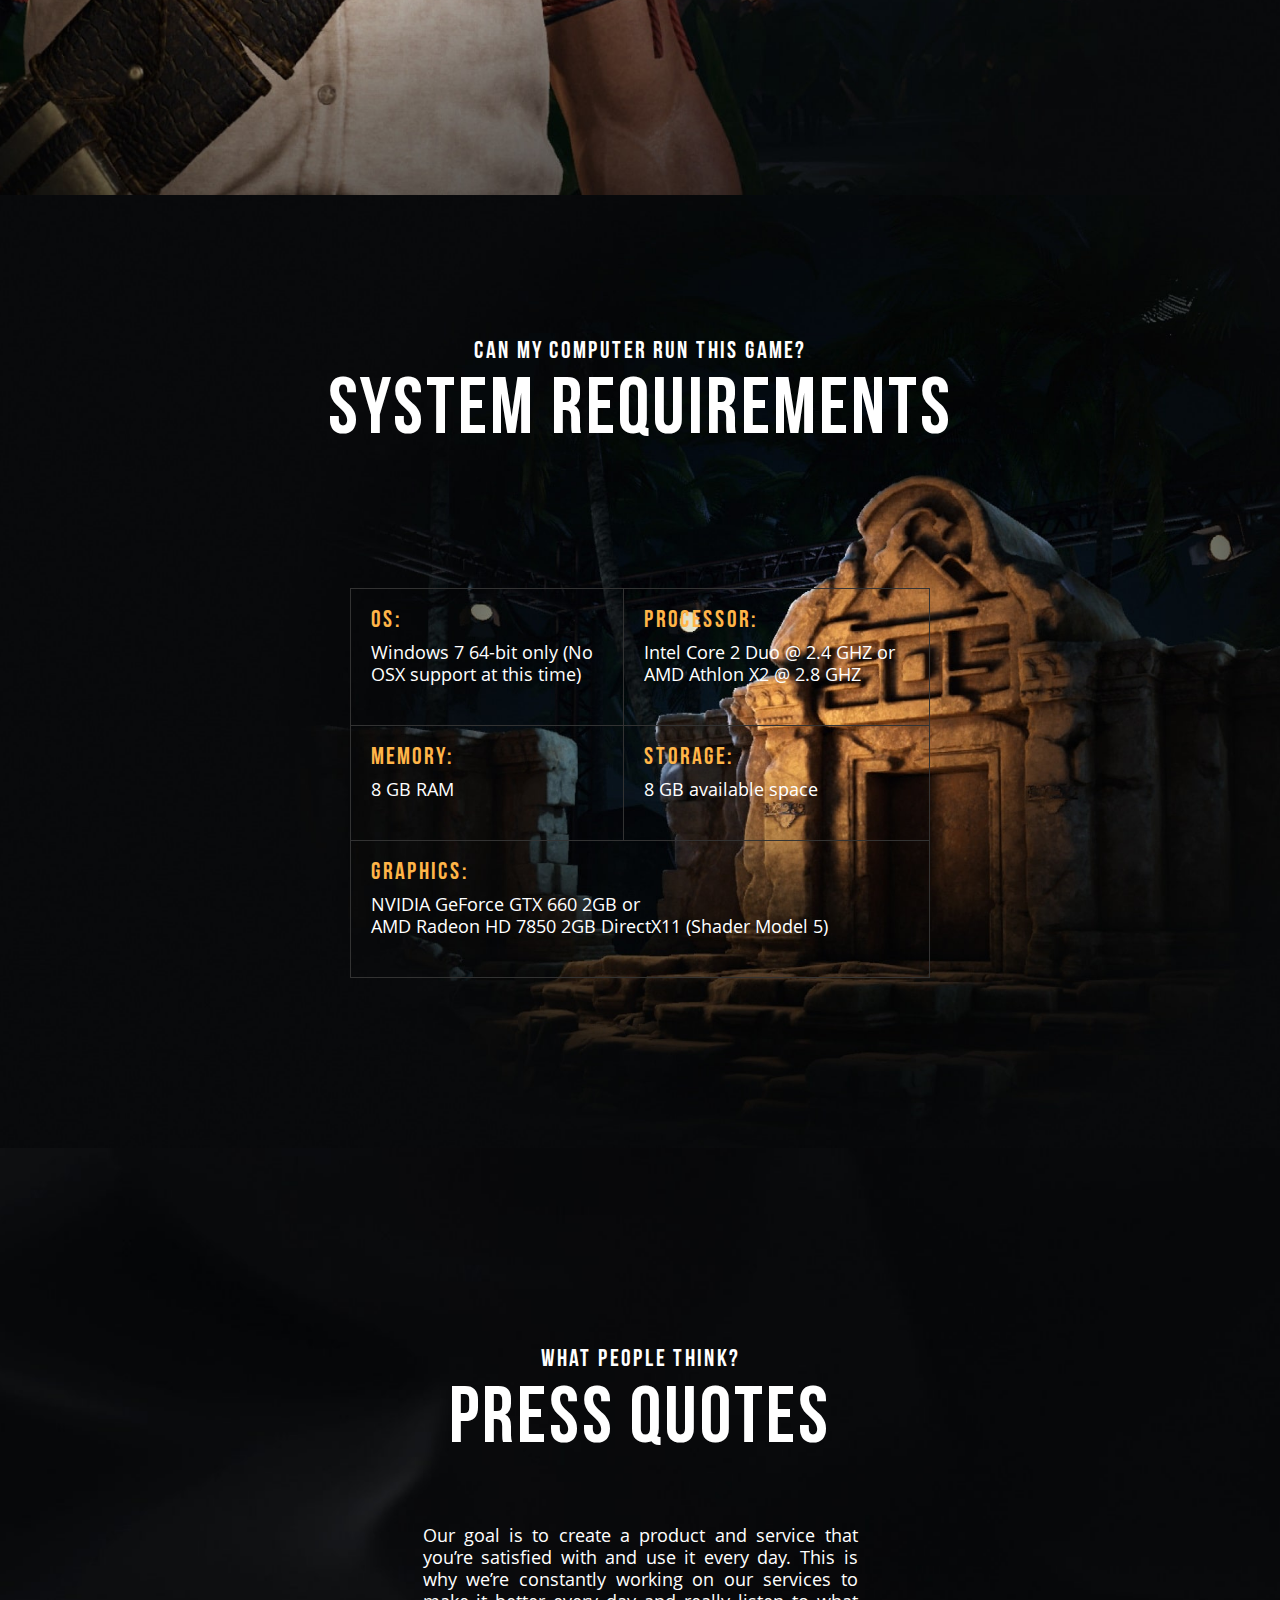
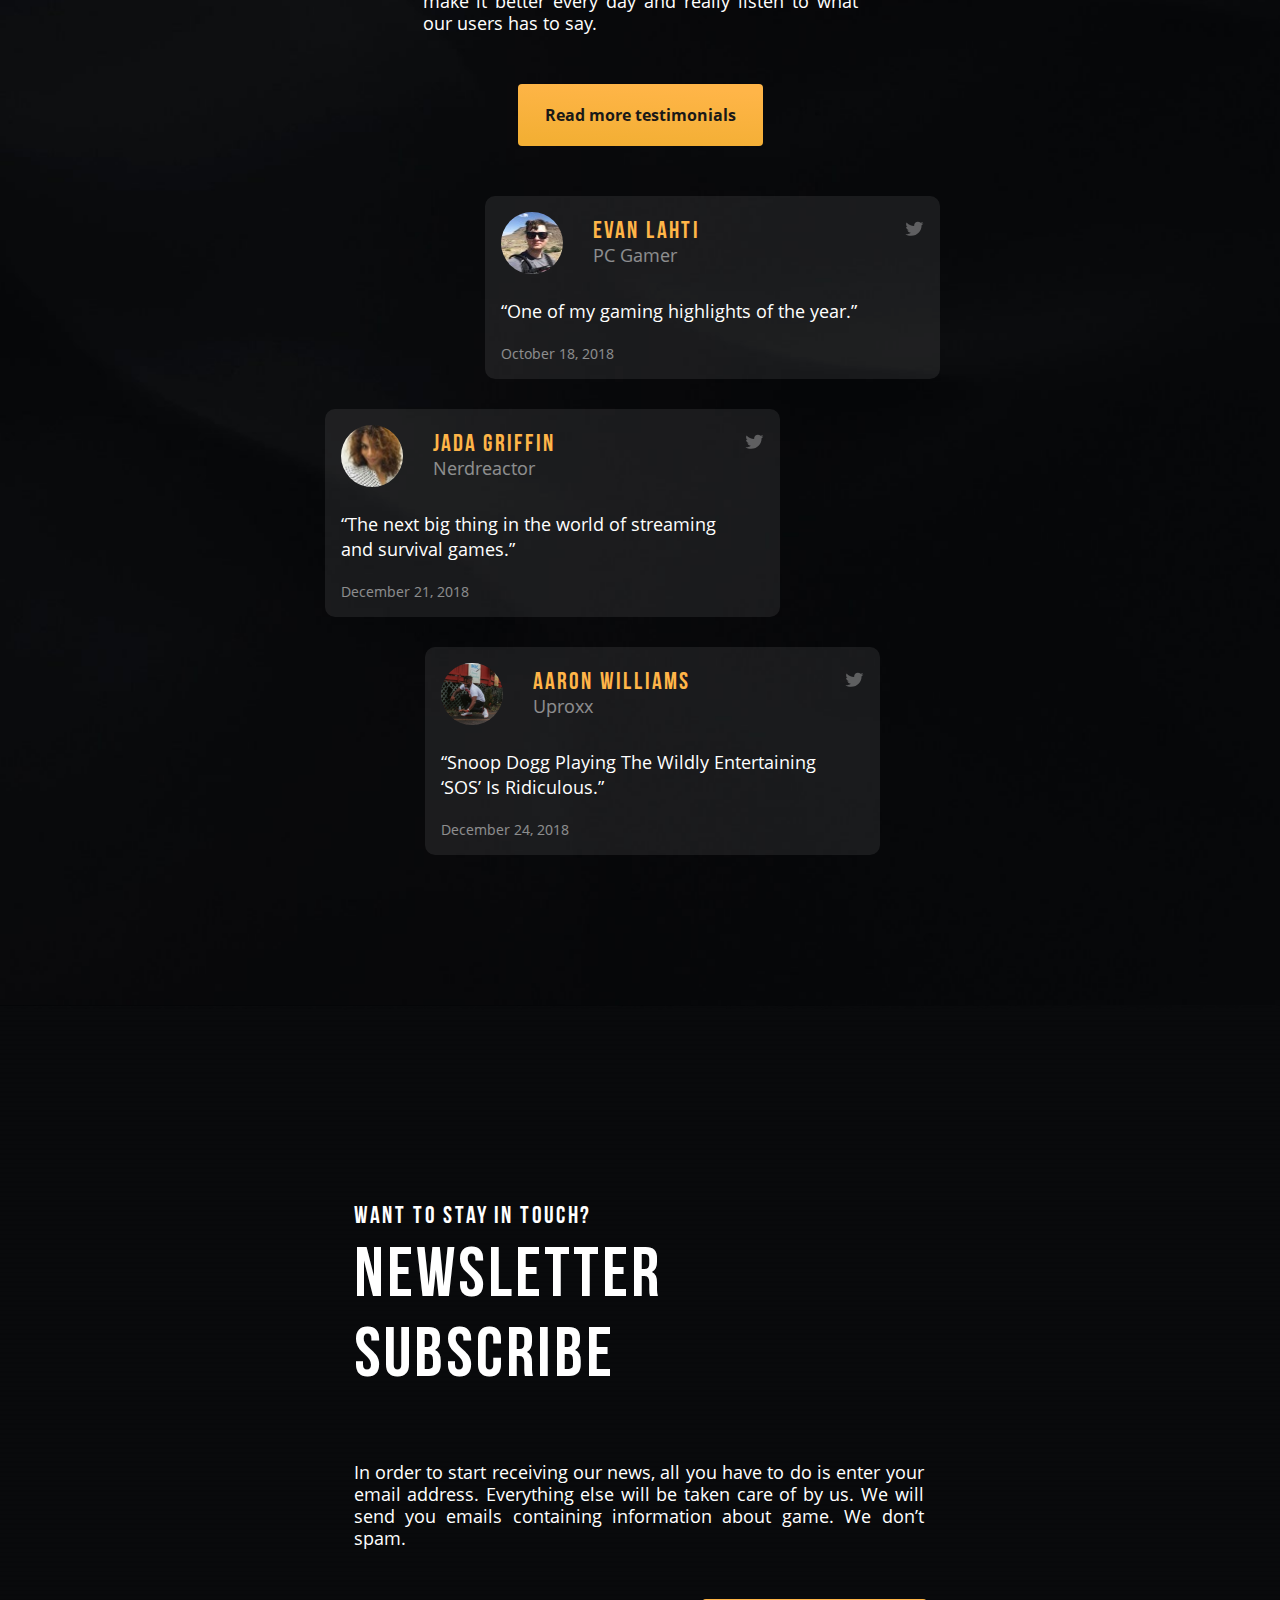
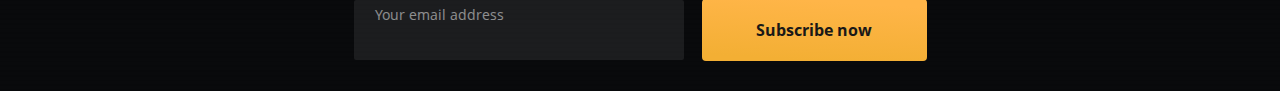
==== commit 8e0a8cb3: "Create and adaptive section subscribe" ====
--- a/src/index.html
+++ b/src/index.html
@@ -257,6 +257,34 @@
         <!-- /.container -->
     </section>
     <!-- /.quotes -->
+    <section class="subscribe">
+        <div class="container">
+            <div class="subscribe-block">
+                <div class="subscribe-img">
+                    <img src="img/subscribe/image.jpg" alt="subscribe" class="subscribe-img_image">
+                </div>
+                <!-- /.subscribe-img -->
+                <div class="subscribe-text">
+                    <span class="subscribe-text__pretitle">Want to stay in touch?</span>
+                    <h3 class="subscribe-text__title">newsletter SUBSCRIBE</h3>
+                    <span class="subscribe-text__subtitle">
+                        In order to start receiving our news, all you have to do is enter your email address. Everything else will be taken care of by us. We will send you emails containing information about game. We don’t spam.
+                    </span>
+
+                    <form action="#" class="subscribe__form">
+                        <input type="text" required minlength="2" maxlength="24" class="input subscribe-input">
+                        <button class="btn subscribe-text__btn">
+                            <span class="btn-text">Subscribe now</span>
+                        </button>
+                    </form>
+                </div>
+                <!-- /.subscribe-text -->
+            </div>
+            <!-- /.subscribe-block -->
+        </div>
+        <!-- /.container -->
+    </section>
+    <!-- /.subscribe -->
     <script src="js/main.js"></script>
 </body>
 </html>--- a/src/css/style.css
+++ b/src/css/style.css
@@ -75,12 +75,37 @@
   background: #ffca7b;
 }
 
+input {
+  border-style: none;
+  background: rgba(255, 255, 255, 0.08);
+  border-radius: 5px;
+  border-radius: 2px;
+  font-size: 16px;
+  line-height: 24px;
+  color: #FFB548;
+  padding: 26px 0 5px 21px;
+}
+
+input:focus {
+  outline: none;
+  border: 1px solid #FFB548;
+}
+
+input:active, input:hover, input:focus {
+  outline: 0;
+  outline-offset: 0;
+}
+
 button:active, button:focus {
   outline: none;
 }
 
 button::-moz-focus-inner {
   border: 0;
+}
+
+input, textarea, select {
+  -webkit-appearance: none;
 }
 
 table {
@@ -966,4 +991,147 @@
     margin-left: 0;
   }
 }
+
+.subscribe {
+  padding-top: 200px;
+  background: url("../img/subscribe/bg.jpg") no-repeat center top/cover;
+  color: #FFFFFF;
+}
+
+.subscribe-block {
+  display: -webkit-box;
+  display: -ms-flexbox;
+  display: flex;
+  -webkit-box-align: center;
+      -ms-flex-align: center;
+          align-items: center;
+  -ms-flex-pack: distribute;
+      justify-content: space-around;
+}
+
+.subscribe-text {
+  -ms-flex-preferred-size: 48%;
+      flex-basis: 48%;
+}
+
+.subscribe-text__pretitle {
+  font-size: 24px;
+  line-height: 24px;
+  letter-spacing: 2px;
+  font-family: Bebas Neue Bold, sans-serif;
+  font-weight: 900;
+}
+
+.subscribe-text__title {
+  position: relative;
+  font-size: 70px;
+  line-height: 80px;
+  letter-spacing: 3px;
+  max-width: 677px;
+  text-transform: uppercase;
+  margin: 0;
+  margin-top: 10px;
+  margin-bottom: 62px;
+  font-family: Bebas Neue Bold, sans-serif;
+  font-weight: 900;
+}
+
+.subscribe-text__subtitle {
+  position: relative;
+  text-align: justify;
+  font-size: 18px;
+  line-height: 22px;
+  display: inline-block;
+  max-width: 570px;
+  position: relative;
+  margin-bottom: 50px;
+  font-family: 'Open Sans Regular', sans-serif;
+  font-weight: 300;
+}
+
+.subscribe-text__subtitle::after {
+  content: 'Your email address';
+  position: absolute;
+  left: 21px;
+  top: 144px;
+  color: #FFFFFF;
+  font-size: 14px;
+  line-height: 19px;
+  opacity: 0.5;
+}
+
+.subscribe-text__btn {
+  padding: 20px 27px;
+  width: 225px;
+}
+
+.subscribe__form {
+  display: -webkit-box;
+  display: -ms-flexbox;
+  display: flex;
+  -webkit-box-align: center;
+      -ms-flex-align: center;
+          align-items: center;
+  margin-bottom: 30px;
+}
+
+.subscribe-input {
+  height: 60px;
+  width: 330px;
+  margin-right: 18px;
+}
+
+@media (max-width: 1320px) {
+  .subscribe-img {
+    display: none;
+  }
+}
+
+@media (max-width: 820px) {
+  .subscribe {
+    padding-top: 70px;
+  }
+  .subscribe-text {
+    -ms-flex-preferred-size: 100%;
+        flex-basis: 100%;
+  }
+  .subscribe-text__pretitle {
+    font-size: 18px;
+    line-height: 18px;
+  }
+  .subscribe-text__title {
+    font-size: 33px;
+    line-height: 33px;
+    margin-top: 6px;
+    margin-bottom: 20px;
+  }
+  .subscribe-text__subtitle {
+    font-size: 14px;
+    line-height: 19px;
+    max-width: 650px;
+    width: 100%;
+    margin-bottom: 45px;
+  }
+  .subscribe-text__subtitle::after {
+    content: '';
+  }
+  .subscribe-text__btn {
+    padding: 15px;
+    max-width: 650px;
+    width: 100%;
+    height: 60px;
+  }
+  .subscribe__form {
+    -webkit-box-orient: vertical;
+    -webkit-box-direction: normal;
+        -ms-flex-direction: column;
+            flex-direction: column;
+  }
+  .subscribe-input {
+    max-width: 650px;
+    width: 100%;
+    margin-right: 0;
+    margin-bottom: 20px;
+  }
+}
 /*# sourceMappingURL=style.css.map */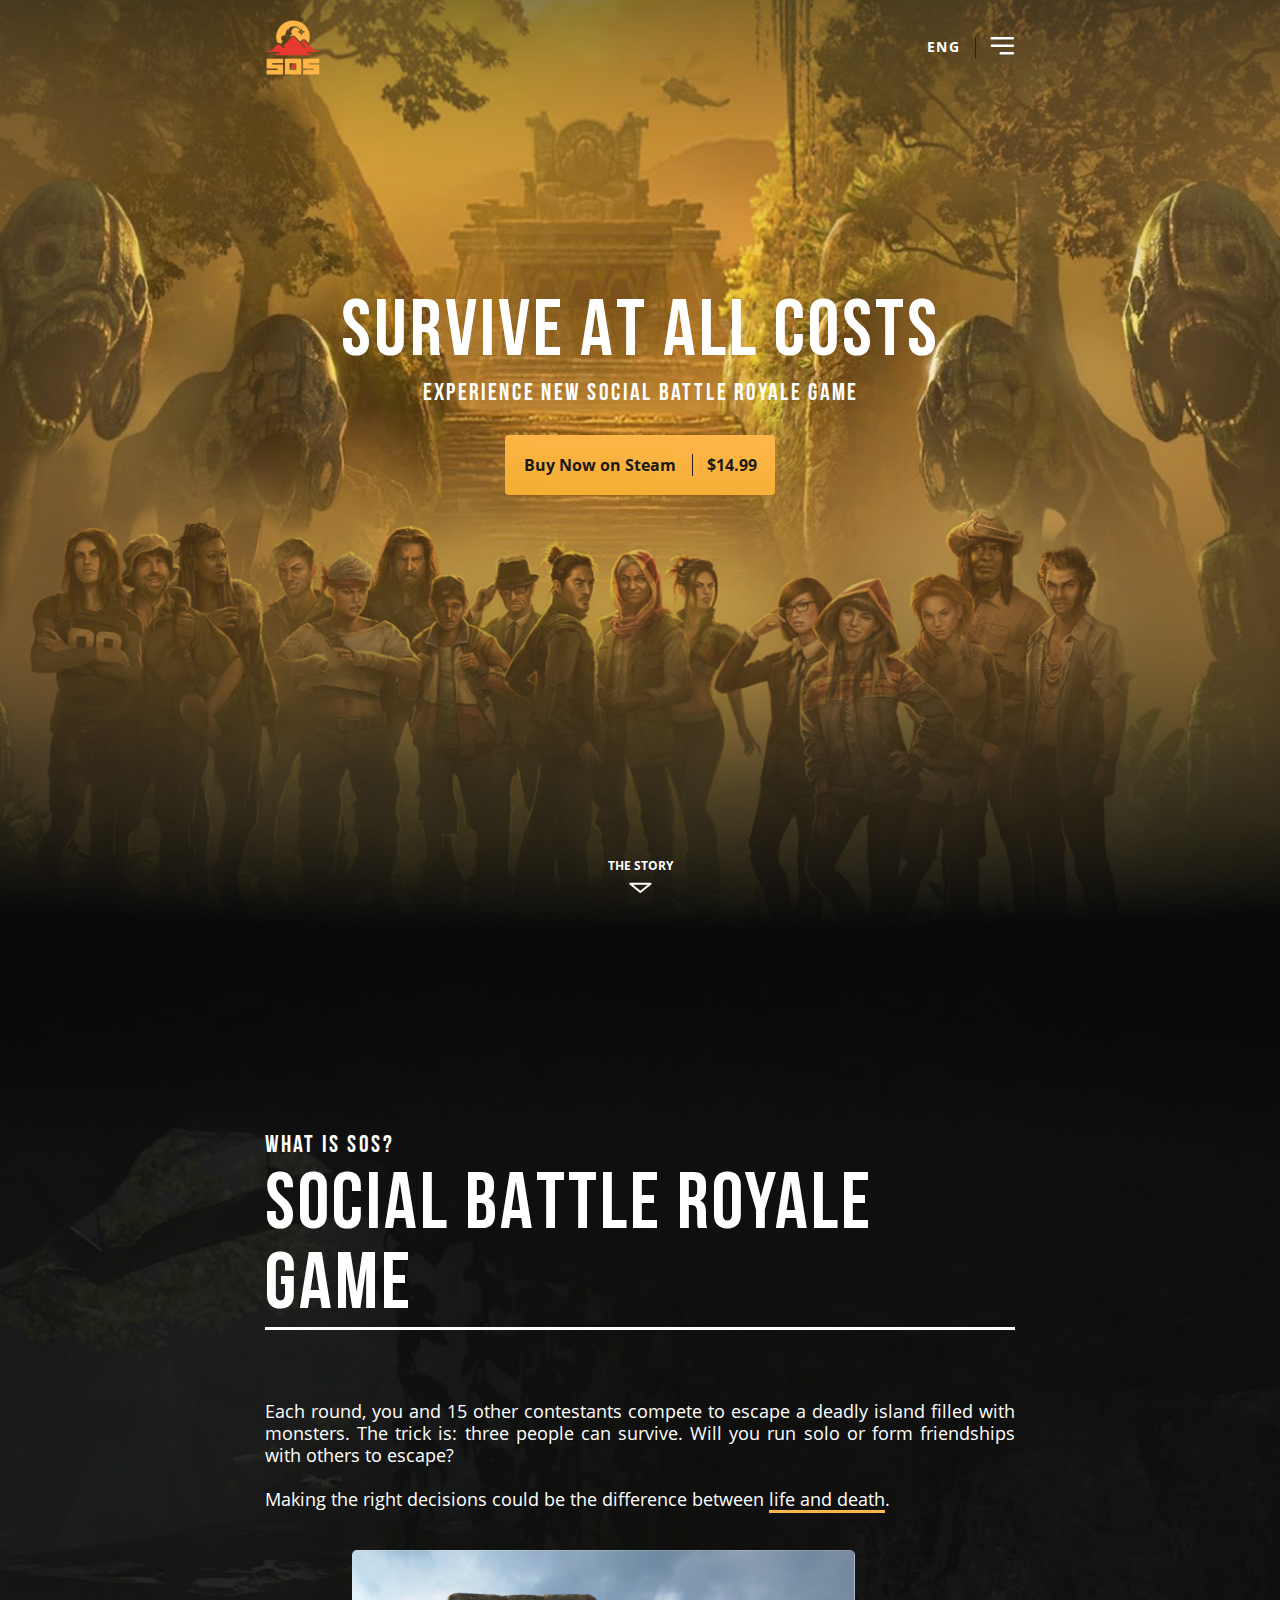
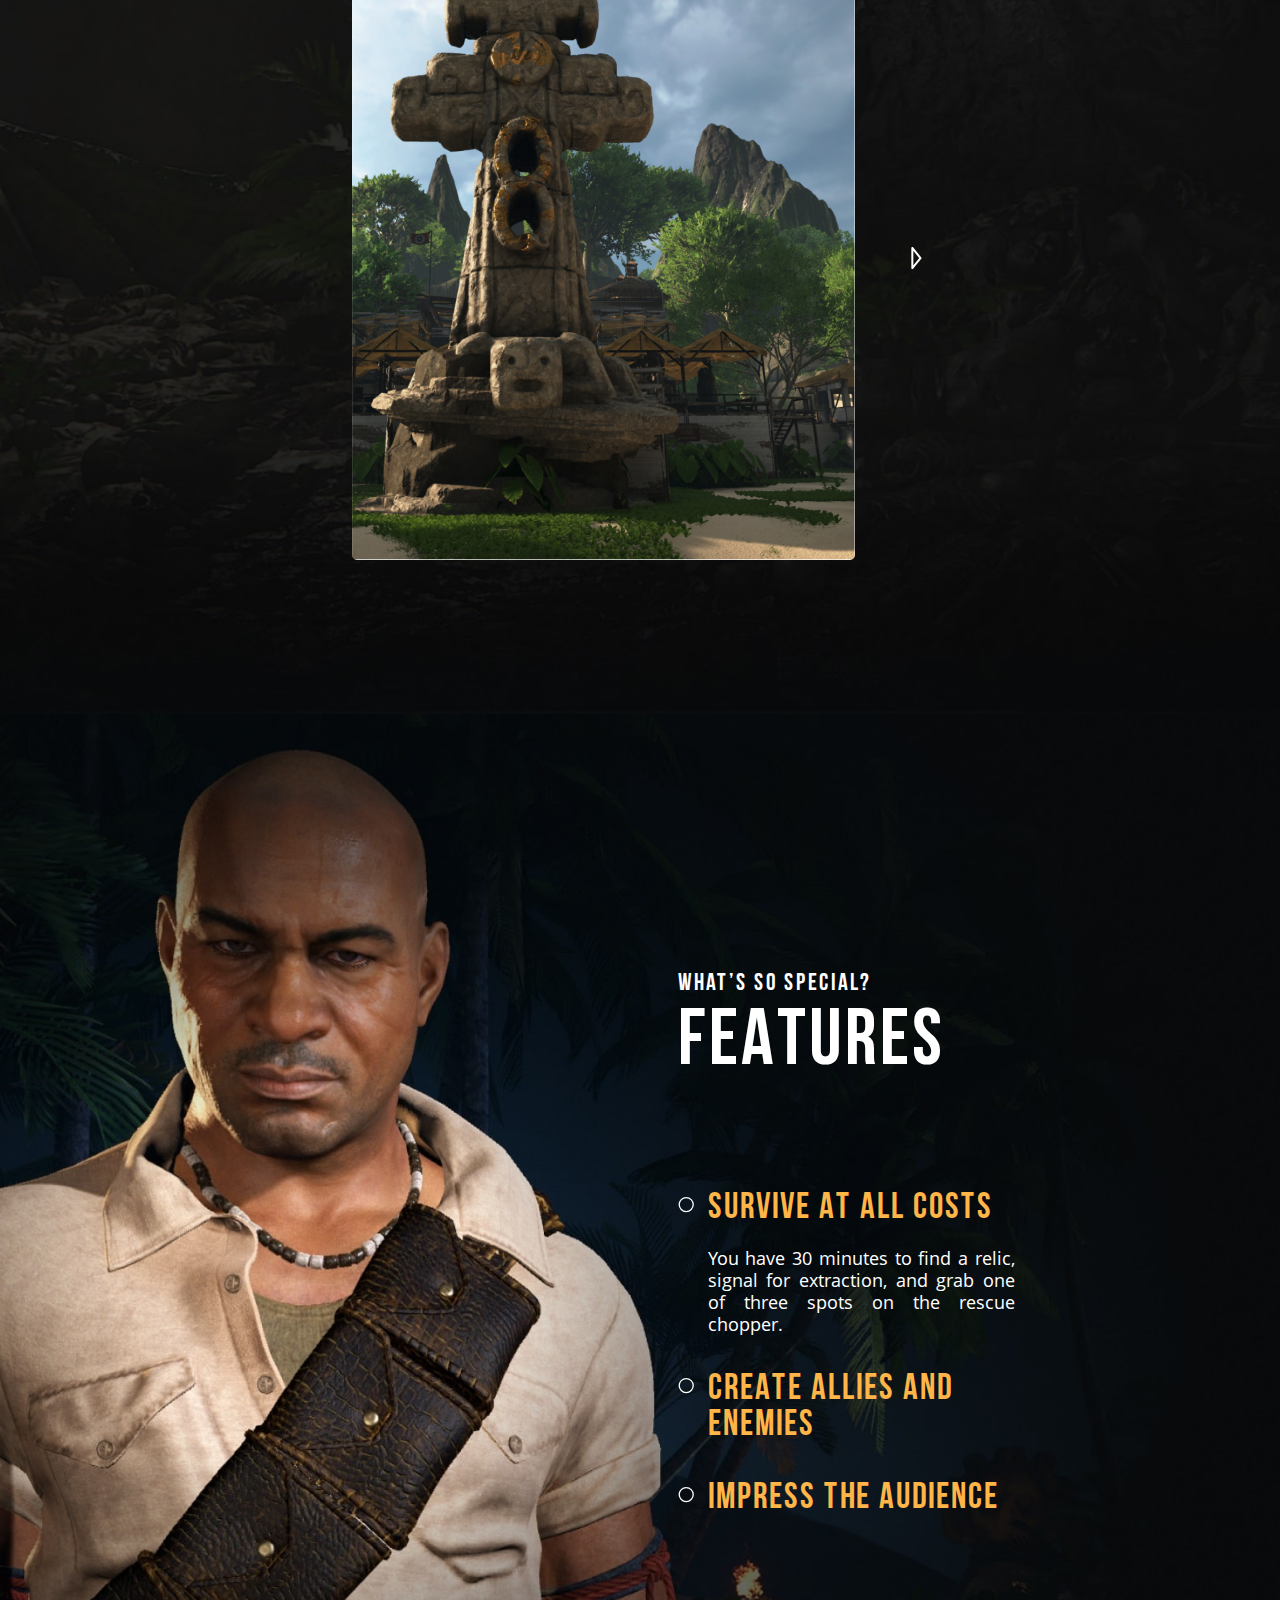
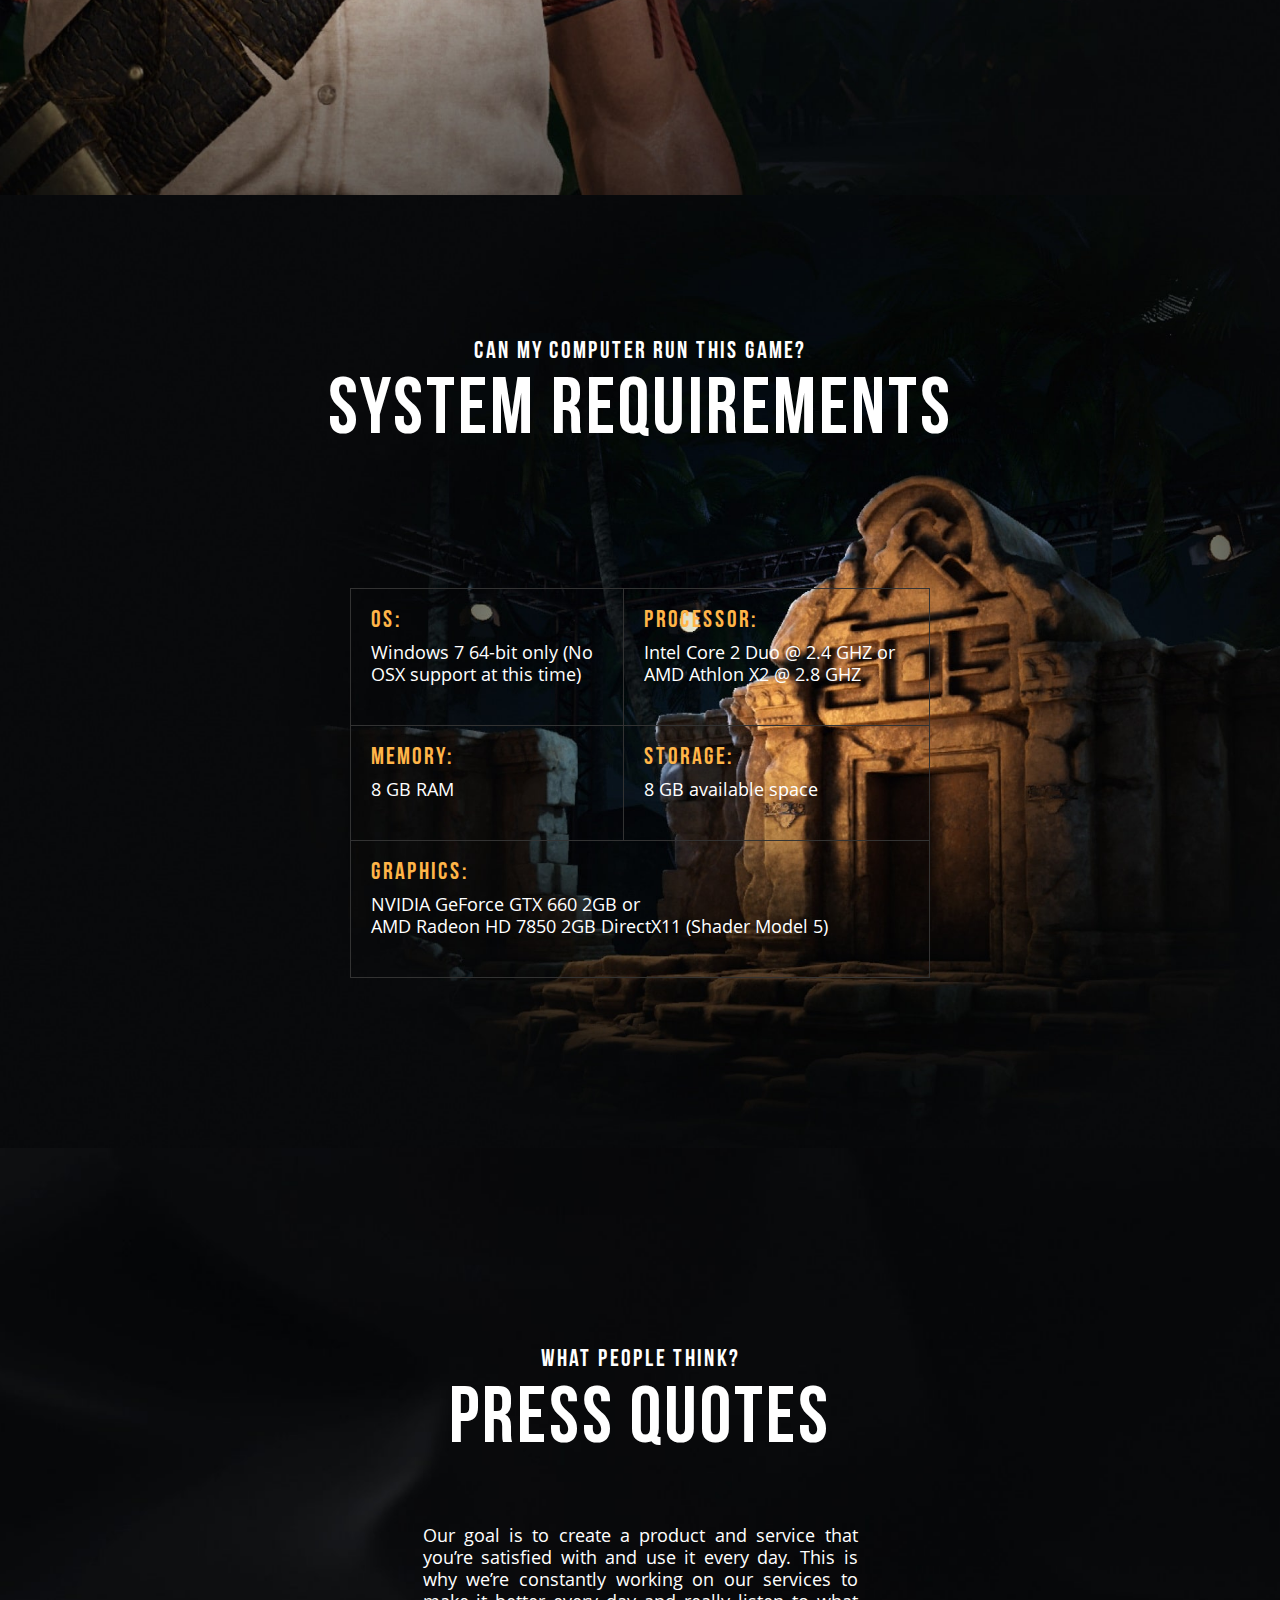
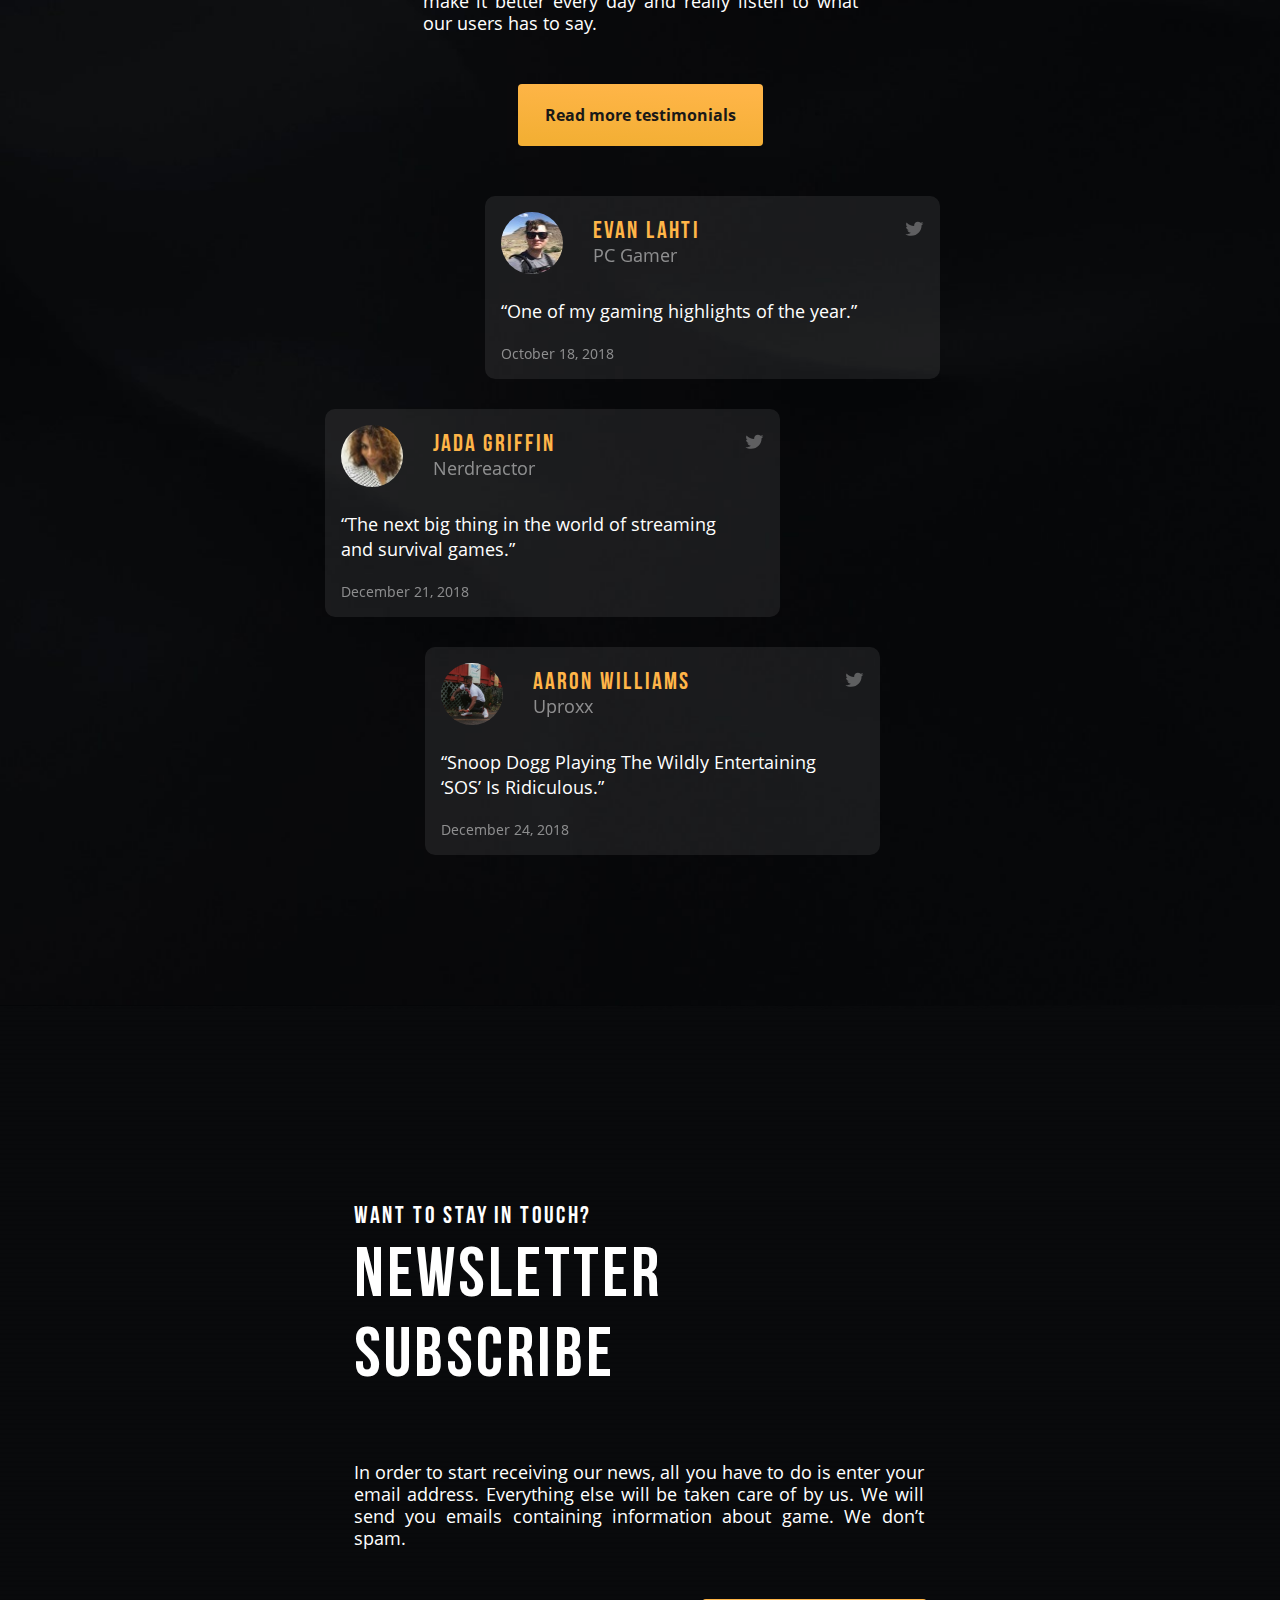
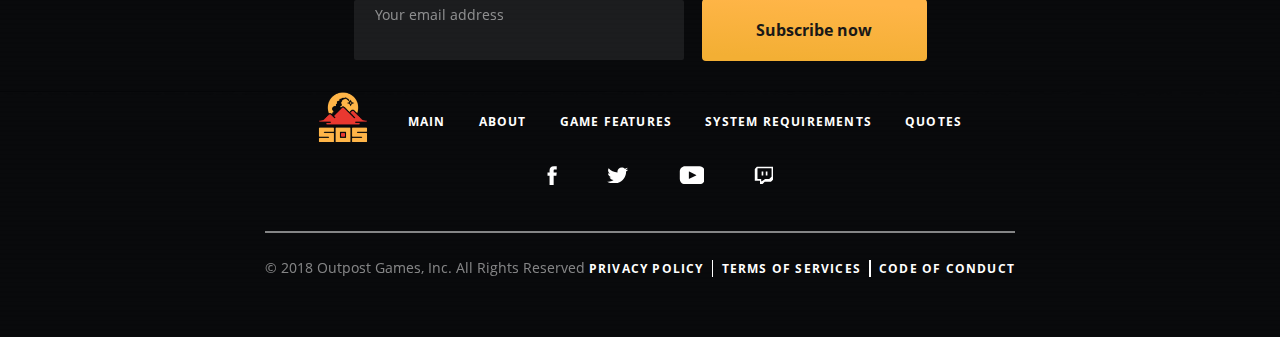
==== commit 0ed5fdb3: "Create and adaptive footer" ====
--- a/src/index.html
+++ b/src/index.html
@@ -8,7 +8,7 @@
     <link rel="stylesheet" href="css/style.css">
 </head>
 <body>
-    <section class="hero">
+    <section class="hero" id="main">
         <div class="container">
             <nav class="navbar">
                 <div class="navbar-logo">
@@ -17,11 +17,11 @@
                     </a>
                 </div>
                 <div class="navbar-links">
-                    <a href="#" class="navbar-links__link">main</a>
-                    <a href="#" class="navbar-links__link">about</a>
-                    <a href="#" class="navbar-links__link">game features</a>
-                    <a href="#" class="navbar-links__link">system requirements</a>
-                    <a href="#" class="navbar-links__link">quotes</a>
+                    <a href="#main" class="navbar-links__link">main</a>
+                    <a href="#story" class="navbar-links__link">about</a>
+                    <a href="#features" class="navbar-links__link">game features</a>
+                    <a href="#system" class="navbar-links__link">system requirements</a>
+                    <a href="#quotes" class="navbar-links__link">quotes</a>
                 </div>
                 <div class="navbar-other">
                     <div class="navbar-lang">
@@ -95,7 +95,7 @@
     </section>
     <!-- /.story -->
 
-    <section class="features">
+    <section class="features" id="features">
         <div class="container">
             <div class="features-block">
                 <div class="features-text">
@@ -115,7 +115,7 @@
         <!-- /.container -->
     </section>
     <!-- /.features -->
-    <section class="system">
+    <section class="system" id="system">
         <div class="container">
             <div class="system-block">
                 <div class="system-text">
@@ -169,7 +169,7 @@
         <!-- /.container -->
     </section>
     <!-- /.system -->
-    <section class="quotes">
+    <section class="quotes" id="quotes">
         <div class="container">
             <div class="quotes-block">
                 <div class="quotes-text">
@@ -285,6 +285,51 @@
         <!-- /.container -->
     </section>
     <!-- /.subscribe -->
+    <footer class="footer">
+        <div class="container">
+            <div class="footer-block">
+                <div class="footer-data">
+                    <div class="footer-data-logo">
+                        <img src="img/footer/logo.png" alt="Logo" class="footer-data-logo__img">
+                    </div>
+                    <div class="footer-data-url">
+                        <ul class="footer-data-url__list">
+                            <li class="footer-data-url__link"><a href="#main" class="footer-data-url__url">MAIN</a></li>
+                            <li class="footer-data-url__link"><a href="#story" class="footer-data-url__url">about</a></li>
+                            <li class="footer-data-url__link"><a href="#features" class="footer-data-url__url">game features</a></li>
+                            <li class="footer-data-url__link"><a href="#system" class="footer-data-url__url">System requirements</a></li>
+                            <li class="footer-data-url__link"><a href="#quotes" class="footer-data-url__url">quotes</a></li>
+                        </ul>
+                    </div>
+                    <div class="footer-data-social">
+                        <ul class="footer-data-social__list">
+                            <li class="footer-data-social__link"><a href="#" class="footer-data-social__url url_1"></a></li>
+                            <li class="footer-data-social__link"><a href="#" class="footer-data-social__url url_2"></a></li>
+                            <li class="footer-data-social__link"><a href="#" class="footer-data-social__url url_3"></a></li>
+                            <li class="footer-data-social__link"><a href="#" class="footer-data-social__url url_4"></a></li>
+                        </ul>
+                    </div>
+                </div>
+                <!-- /.footer-data -->
+                <div class="footer-copy">
+                    <div class="footer-copy-copyright">
+                        <span class="footer-copy-copyright__text">
+                            &#169; 2018 Outpost Games, Inc. All Rights Reserved
+                        </span>
+                    </div>
+                    <div class="footer-copy-privacy">
+                        <a href="#" class="footer-copy-privacy__link">Privacy Policy</a>
+                        <a href="#" class="footer-copy-privacy__link">Terms of Services</a>
+                        <a href="#" class="footer-copy-privacy__link">Code of Conduct</a>
+                    </div>
+                </div>
+                <!-- /.footer-copy -->
+            </div>
+            <!-- /.footer-block -->
+        </div>
+        <!-- /.container -->
+    </footer>
+    <!-- /.footer -->
     <script src="js/main.js"></script>
 </body>
 </html>--- a/src/css/style.css
+++ b/src/css/style.css
@@ -269,6 +269,12 @@
   font-weight: 900;
 }
 
+.navbar-links__link:hover {
+  -webkit-transition: .3s;
+  transition: .3s;
+  color: #FFB548;
+}
+
 .navbar-links__link:last-child {
   margin-right: 0;
 }
@@ -1134,4 +1140,287 @@
     margin-bottom: 20px;
   }
 }
+
+.footer {
+  padding-bottom: 60px;
+  background: url("../img/subscribe/bg.jpg") no-repeat center top/cover;
+  color: #FFFFFF;
+}
+
+.footer-block {
+  display: -webkit-box;
+  display: -ms-flexbox;
+  display: flex;
+  -webkit-box-orient: vertical;
+  -webkit-box-direction: normal;
+      -ms-flex-direction: column;
+          flex-direction: column;
+}
+
+.footer-data {
+  display: -webkit-box;
+  display: -ms-flexbox;
+  display: flex;
+  -webkit-box-align: end;
+      -ms-flex-align: end;
+          align-items: flex-end;
+  -webkit-box-pack: justify;
+      -ms-flex-pack: justify;
+          justify-content: space-between;
+  position: relative;
+}
+
+.footer-data-logo__img {
+  width: 90px;
+  height: 90px;
+}
+
+.footer-data-url__list {
+  list-style: none;
+  display: -webkit-box;
+  display: -ms-flexbox;
+  display: flex;
+  -webkit-box-align: center;
+      -ms-flex-align: center;
+          align-items: center;
+}
+
+.footer-data-url__link {
+  margin-left: 33px;
+}
+
+.footer-data-url__link:first-child {
+  margin-left: 0;
+}
+
+.footer-data-url__url {
+  text-decoration: none;
+  font-size: 12px;
+  line-height: 16px;
+  letter-spacing: 0.1em;
+  text-transform: uppercase;
+  color: #FFFFFF;
+  font-family: 'Open Sans Bold', sans-serif;
+  font-weight: 900;
+}
+
+.footer-data-url__url:hover {
+  color: red;
+  -webkit-transition: .3s;
+  transition: .3s;
+}
+
+.footer-data-social__list {
+  list-style: none;
+  display: -webkit-box;
+  display: -ms-flexbox;
+  display: flex;
+  -webkit-box-align: center;
+      -ms-flex-align: center;
+          align-items: center;
+}
+
+.footer-data-social__link {
+  margin-left: 50px;
+}
+
+.footer-data-social__link:first-child {
+  margin-left: 0;
+}
+
+.footer-data-social__url:hover {
+  -webkit-transition: .3s;
+  transition: .3s;
+  background-color: red;
+}
+
+.footer-data::after {
+  content: '';
+  position: absolute;
+  background-color: #fff;
+  opacity: .5;
+  height: 2px;
+  width: 100%;
+  bottom: -30px;
+  left: 0;
+}
+
+.footer-copy {
+  margin-top: 53px;
+  display: -webkit-box;
+  display: -ms-flexbox;
+  display: flex;
+  -webkit-box-align: center;
+      -ms-flex-align: center;
+          align-items: center;
+  -webkit-box-pack: justify;
+      -ms-flex-pack: justify;
+          justify-content: space-between;
+}
+
+.footer-copy-copyright__text {
+  font-size: 14px;
+  line-height: 19px;
+  color: #FFFFFF;
+  opacity: 0.5;
+  font-family: 'Open Sans Regular', sans-serif;
+  font-weight: 300;
+}
+
+.footer-copy-privacy__link {
+  position: relative;
+  text-decoration: none;
+  font-size: 12px;
+  line-height: 16px;
+  letter-spacing: 0.1em;
+  text-transform: uppercase;
+  color: #FFFFFF;
+  font-family: 'Open Sans Bold', sans-serif;
+  font-weight: 900;
+}
+
+.footer-copy-privacy__link:not(:first-child) {
+  margin-left: 13px;
+}
+
+.footer-copy-privacy__link:not(:first-child)::after {
+  content: '';
+  position: absolute;
+  background-color: #fff;
+  height: 100%;
+  width: 1.5px;
+  top: 0;
+  left: -10px;
+}
+
+.footer-copy-privacy__link:hover {
+  -webkit-transition: .3s;
+  transition: .3s;
+  color: red;
+}
+
+.url_1 {
+  -webkit-mask-image: url("../img/footer/facebook.svg");
+          mask-image: url("../img/footer/facebook.svg");
+  width: 10px;
+  height: 19px;
+  background-color: #fff;
+  display: block;
+}
+
+.url_2 {
+  -webkit-mask-image: url("../img/footer/twitter.svg");
+          mask-image: url("../img/footer/twitter.svg");
+  width: 22px;
+  height: 16px;
+  background-color: #fff;
+  display: block;
+}
+
+.url_3 {
+  -webkit-mask-image: url("../img/footer/yt.svg");
+          mask-image: url("../img/footer/yt.svg");
+  width: 25px;
+  height: 18px;
+  background-color: #fff;
+  display: block;
+}
+
+.url_4 {
+  -webkit-mask-image: url("../img/footer/twitch.svg");
+          mask-image: url("../img/footer/twitch.svg");
+  width: 19.5px;
+  height: 18.5px;
+  background-color: #fff;
+  display: block;
+}
+
+@media (max-width: 1320px) {
+  .footer-data {
+    -webkit-box-pack: center;
+        -ms-flex-pack: center;
+            justify-content: center;
+    -ms-flex-wrap: wrap;
+        flex-wrap: wrap;
+    -webkit-box-align: center;
+        -ms-flex-align: center;
+            align-items: center;
+  }
+  .footer-data-logo__img {
+    width: 50px;
+    height: 50px;
+  }
+}
+
+@media (max-width: 820px) {
+  .footer {
+    padding-bottom: 30px;
+  }
+  .footer-data {
+    -webkit-box-orient: vertical;
+    -webkit-box-direction: normal;
+        -ms-flex-direction: column;
+            flex-direction: column;
+  }
+  .footer-data-url__list {
+    -webkit-box-pack: center;
+        -ms-flex-pack: center;
+            justify-content: center;
+    -webkit-box-orient: vertical;
+    -webkit-box-direction: normal;
+        -ms-flex-direction: column;
+            flex-direction: column;
+    padding-left: 0;
+  }
+  .footer-data-url__link {
+    margin-left: 0;
+    margin-bottom: 10px;
+  }
+  .footer-data-social__list {
+    padding-left: 0;
+  }
+  .footer-data::after {
+    bottom: -15px;
+  }
+  .footer-copy {
+    margin-top: 30px;
+    -webkit-box-pack: center;
+        -ms-flex-pack: center;
+            justify-content: center;
+    -webkit-box-orient: vertical;
+    -webkit-box-direction: normal;
+        -ms-flex-direction: column;
+            flex-direction: column;
+  }
+  .footer-copy-copyright {
+    margin-bottom: 17px;
+  }
+  .footer-copy-copyright__text {
+    font-size: 12px;
+    line-height: 16px;
+  }
+  .footer-copy-privacy {
+    display: -webkit-box;
+    display: -ms-flexbox;
+    display: flex;
+    -webkit-box-orient: vertical;
+    -webkit-box-direction: normal;
+        -ms-flex-direction: column;
+            flex-direction: column;
+  }
+  .footer-copy-privacy__link {
+    margin-bottom: 10px;
+    text-align: center;
+  }
+  .footer-copy-privacy__link:not(:first-child) {
+    margin-left: 0px;
+  }
+  .footer-copy-privacy__link:not(:first-child)::after {
+    content: '';
+    width: 0;
+    height: 0;
+    top: 0;
+    left: 0;
+  }
+}
 /*# sourceMappingURL=style.css.map */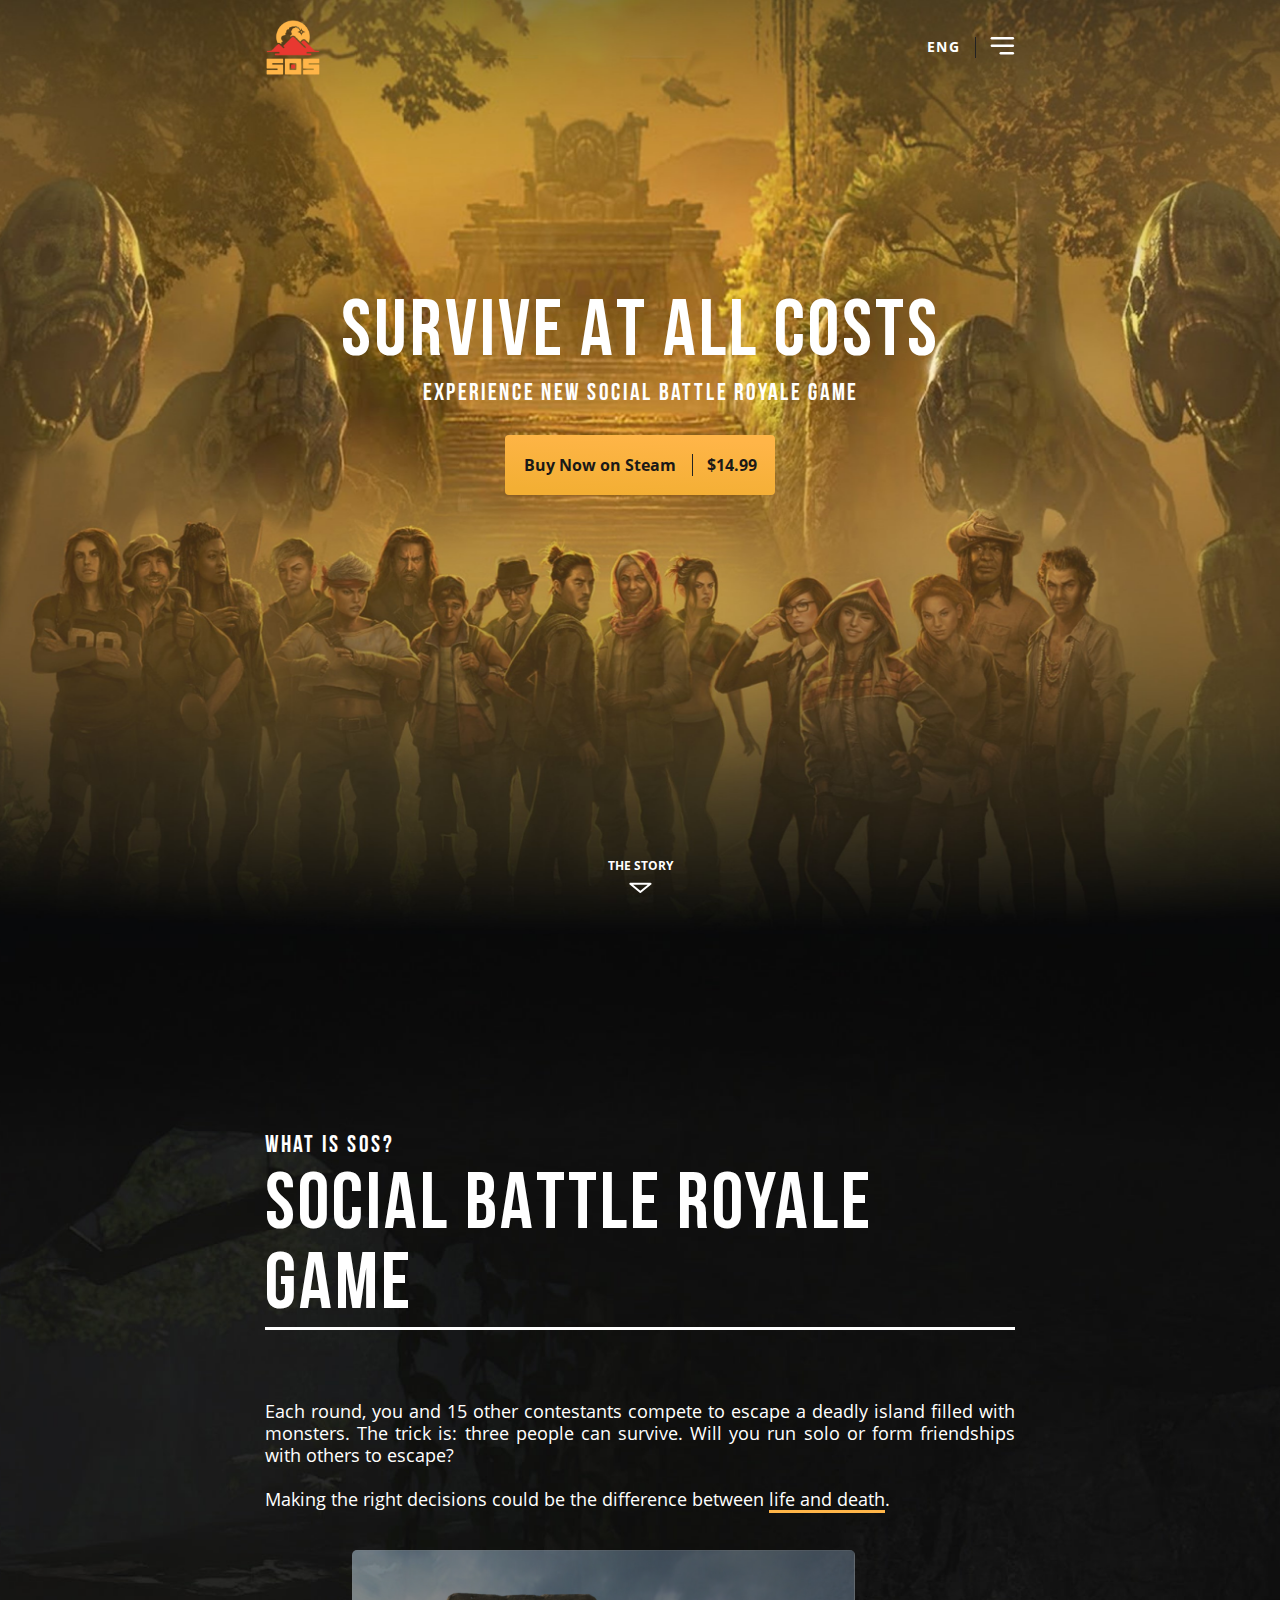
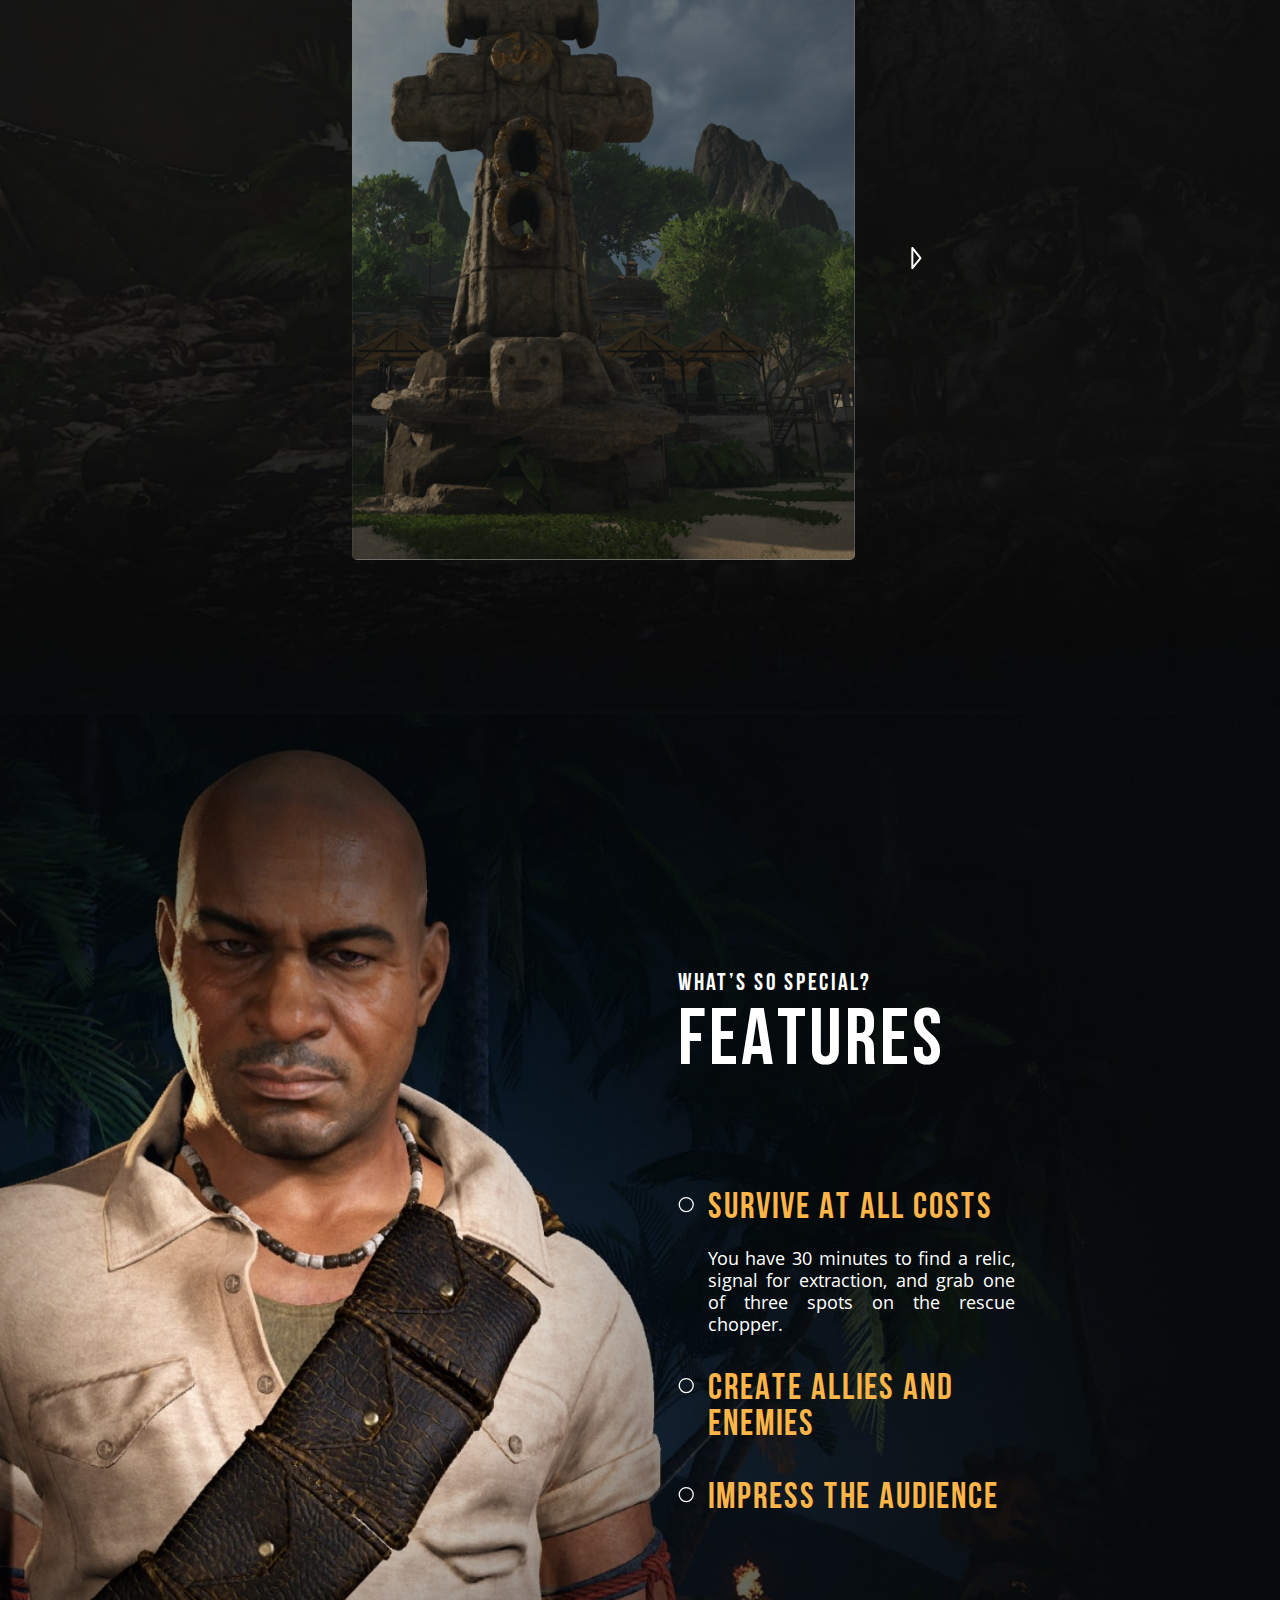
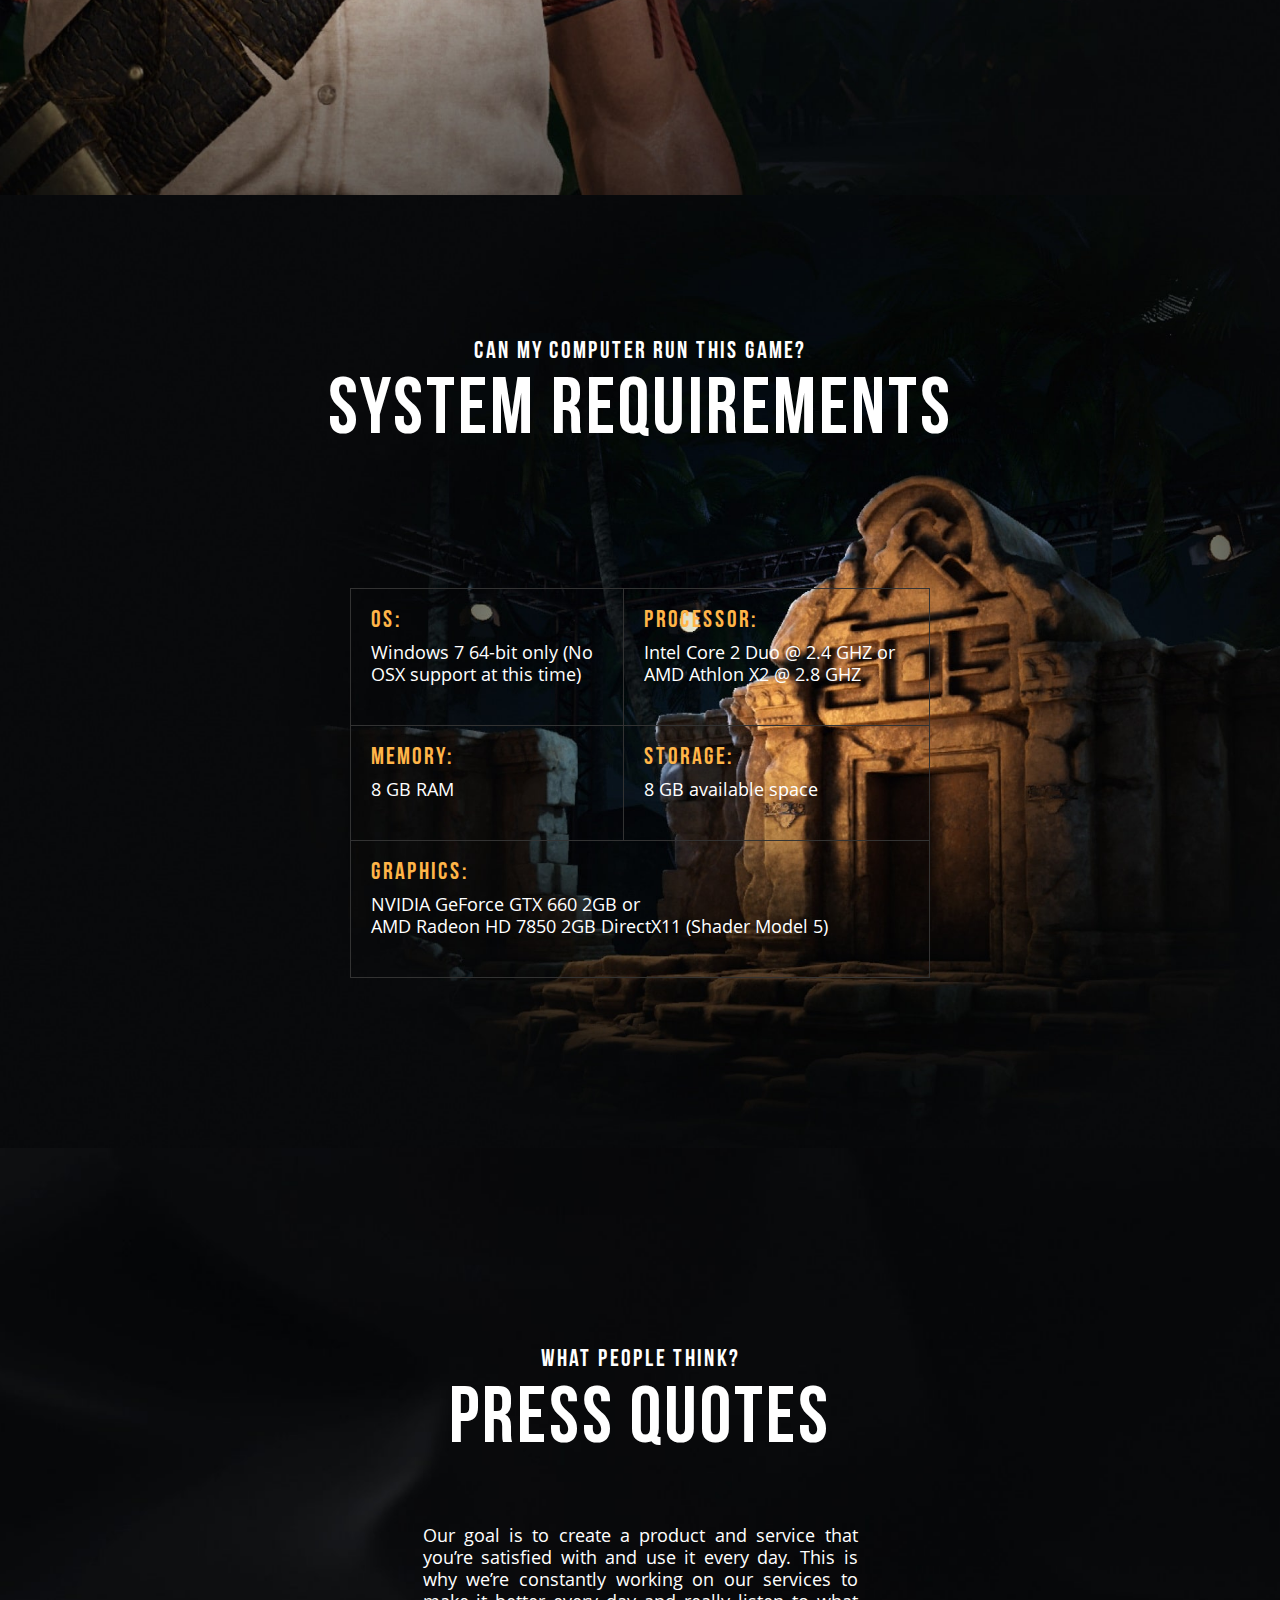
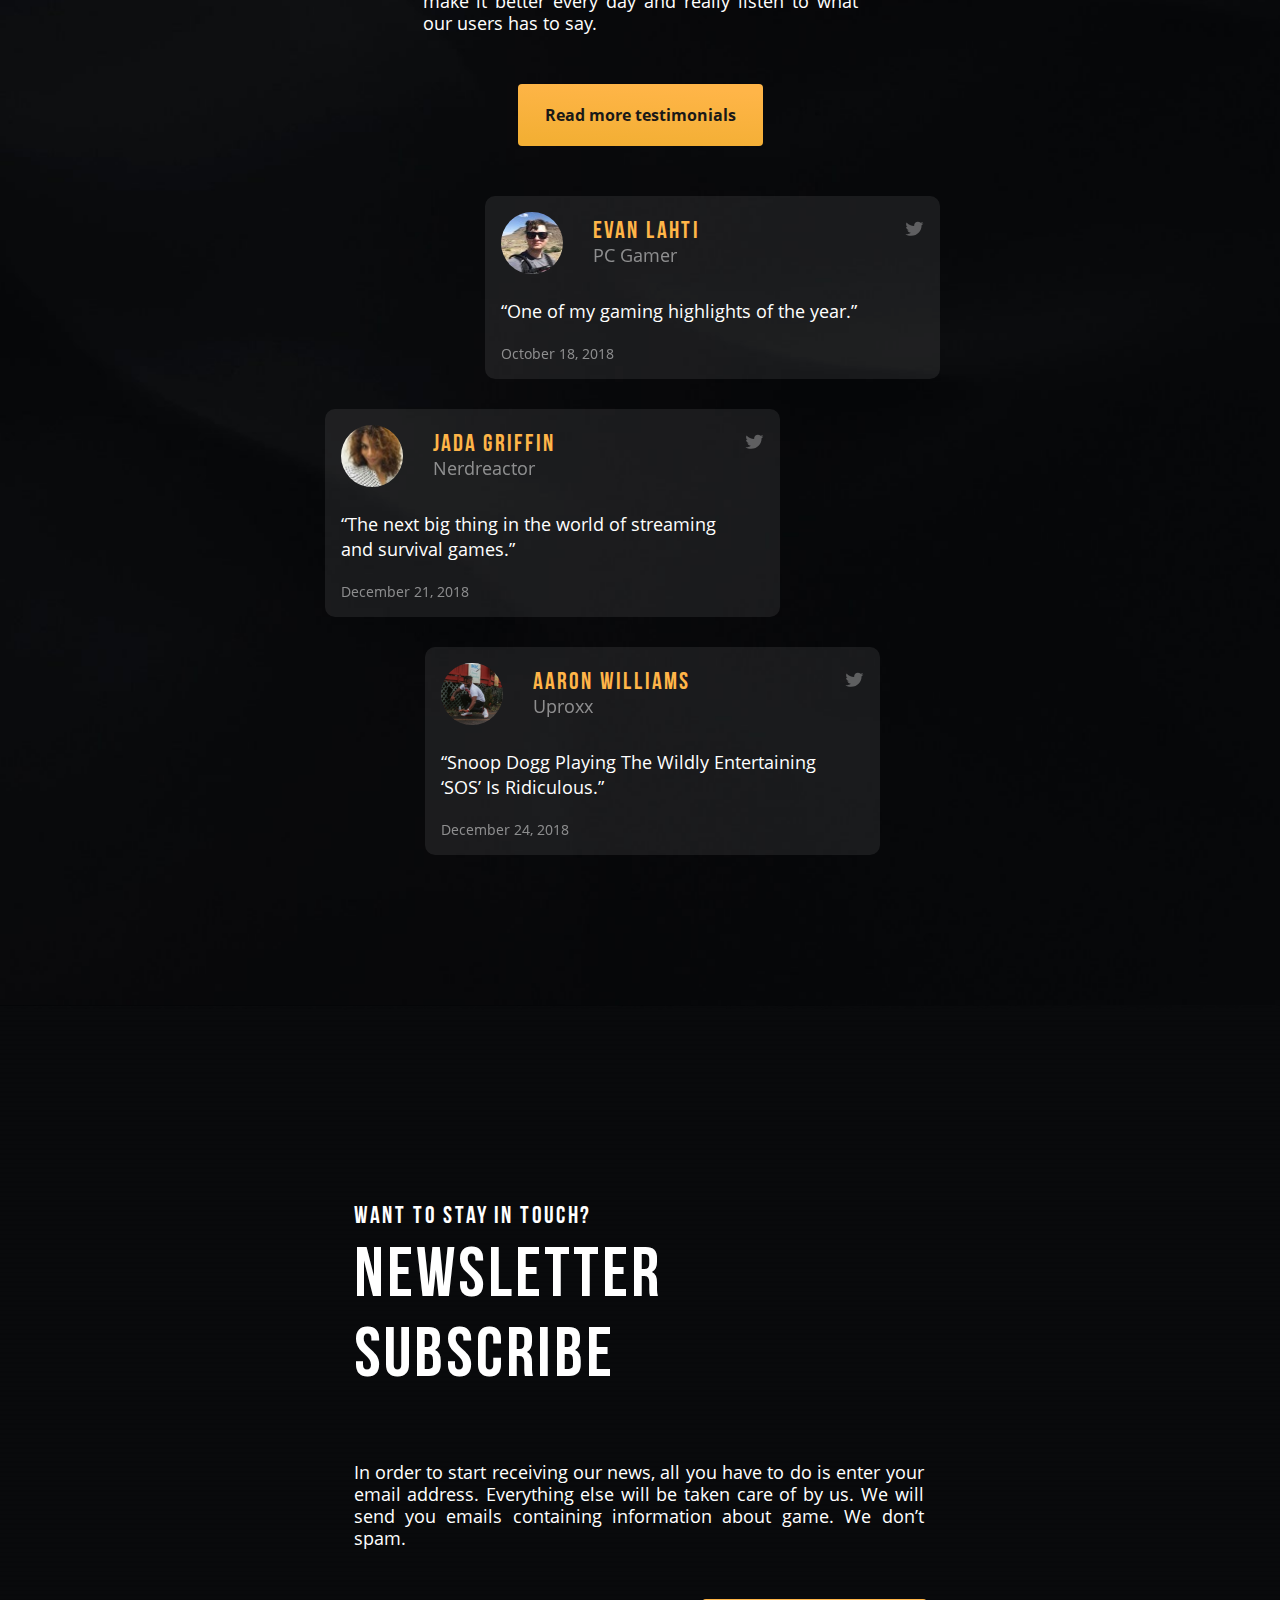
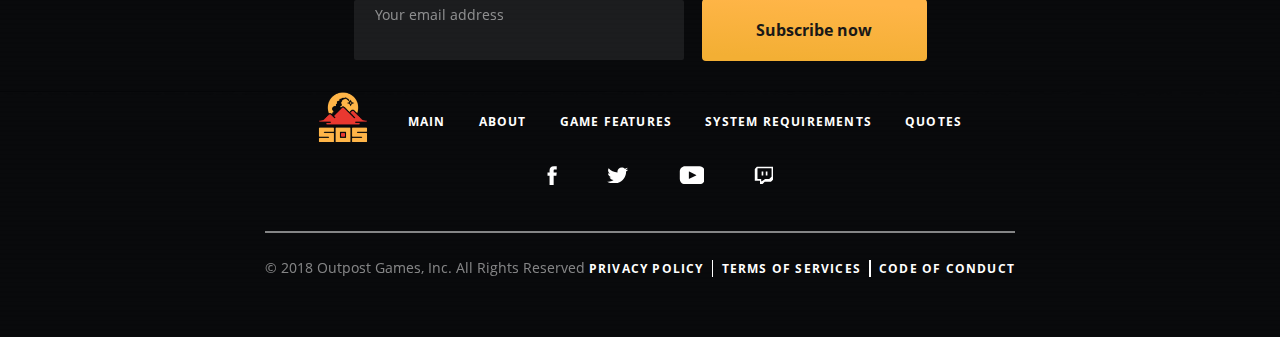
==== commit 6520ace3: "Create slider" ====
--- a/src/index.html
+++ b/src/index.html
@@ -8,6 +8,24 @@
     <link rel="stylesheet" href="css/style.css">
 </head>
 <body>
+    <div class="modal disable">
+        <div class="modal-block">
+            <div class="modal-text">
+                <h2 class="modal-text__header">Site menu:</h2>
+                <div class="modal-text__close">
+                    &#215;
+                </div>
+            </div>
+            <div class="modal-links">
+                <a href="#main" class="modal-links__link">1) main</a>
+                <a href="#story" class="modal-links__link">2) about</a>
+                <a href="#features" class="modal-links__link">3) game features</a>
+                <a href="#system" class="modal-links__link">4) system requirements</a>
+                <a href="#quotes" class="modal-links__link">5) quotes</a>
+            </div>
+        </div>
+    </div>
+
     <section class="hero" id="main">
         <div class="container">
             <nav class="navbar">
@@ -79,11 +97,9 @@
                 <!-- /.story-text -->
                 <div class="story-slider">
                     <div class="slider">
-                        <img src="img/story/slider1.jpg" alt="Image 1" class="slider-item">
-                        <!--
-                        <img src="img/story/slider2.jpg" alt="Image 2" class="slider-item">
-                        <img src="img/story/slider3.jpg" alt="Image 3" class="slider-item">
-                        -->
+                        <img src="img/story/slider1.jpg" alt="Image 1" class="slider-item item-1">
+                        <img src="img/story/slider2.jpg" alt="Image 2" class="slider-item item-2 disable">
+                        <img src="img/story/slider3.jpg" alt="Image 3" class="slider-item item-3 disable">
                     </div>
                     <div class="slider-arrow"><img src="img/hero/scroll-down.svg" alt="arrow" class="arrow-right"></div>
                 </div>
--- a/src/css/style.css
+++ b/src/css/style.css
@@ -216,6 +216,92 @@
   font-weight: 900;
 }
 
+.disable {
+  display: none;
+}
+
+.modal {
+  position: fixed;
+  height: 100%;
+  width: 100%;
+  background: rgba(0, 0, 0, 0.5);
+  z-index: 1000;
+}
+
+.modal-block {
+  color: #1A1917;
+  padding: 15px 30px 30px 30px;
+  position: fixed;
+  top: 50%;
+  left: 50%;
+  transform: translate(-50%, -50%);
+  -webkit-transform: translate(-50%, -50%);
+  -moz-transform: translate(-50%, -50%);
+  -ms-transform: translate(-50%, -50%);
+  -o-transform: translate(-50%, -50%);
+  width: 400px;
+  border-radius: 30px;
+  background: #fff;
+}
+
+.modal-text {
+  position: relative;
+  display: -webkit-box;
+  display: -ms-flexbox;
+  display: flex;
+  -webkit-box-pack: justify;
+      -ms-flex-pack: justify;
+          justify-content: space-between;
+  -webkit-box-align: center;
+      -ms-flex-align: center;
+          align-items: center;
+  margin-bottom: 20px;
+}
+
+.modal-text__header {
+  font-size: 28px;
+  line-height: 24px;
+  font-family: 'Open Sans Bold', sans-serif;
+  font-weight: 900;
+}
+
+.modal-text__close {
+  font-size: 34px;
+  cursor: pointer;
+}
+
+.modal-text::after {
+  content: '';
+  position: absolute;
+  height: 1px;
+  width: 100%;
+  background: #000;
+  left: 0;
+  bottom: 0;
+}
+
+.modal-links {
+  display: -webkit-box;
+  display: -ms-flexbox;
+  display: flex;
+  -webkit-box-orient: vertical;
+  -webkit-box-direction: normal;
+      -ms-flex-direction: column;
+          flex-direction: column;
+}
+
+.modal-links__link {
+  margin-bottom: 10px;
+  text-decoration: underline;
+  text-transform: uppercase;
+  font-size: 14px;
+  line-height: 16px;
+  letter-spacing: 0.1em;
+  color: #1A1917;
+  font-family: 'Open Sans Bold', sans-serif;
+  font-weight: 900;
+}
+
 @media (max-width: 820px) {
   .hero-content {
     margin-top: 175px;
@@ -232,6 +318,10 @@
   .hero-content__btn {
     width: 260px;
     height: 44px;
+  }
+  .modal-block {
+    max-width: 600px;
+    width: 90%;
   }
 }
 
@@ -457,15 +547,46 @@
   width: 503px;
   height: 610px;
   border-radius: 5px;
+  -webkit-transition: .5s;
+  transition: .5s;
+  -webkit-animation: show 1s 1;
+          animation: show 1s 1;
+  opacity: .5;
+  -webkit-animation-fill-mode: forwards;
+          animation-fill-mode: forwards;
+  -webkit-animation-delay: 0s;
+          animation-delay: 0s;
 }
 
 .slider-arrow {
   margin-left: 50px;
+}
+
+.slider-arrow:hover {
+  cursor: pointer;
 }
 
 .arrow-right {
   -webkit-transform: rotate(-90deg);
           transform: rotate(-90deg);
+}
+
+@-webkit-keyframes show {
+  0% {
+    opacity: .5;
+  }
+  100% {
+    opacity: 1;
+  }
+}
+
+@keyframes show {
+  0% {
+    opacity: .5;
+  }
+  100% {
+    opacity: 1;
+  }
 }
 
 @media (max-width: 1320px) {
